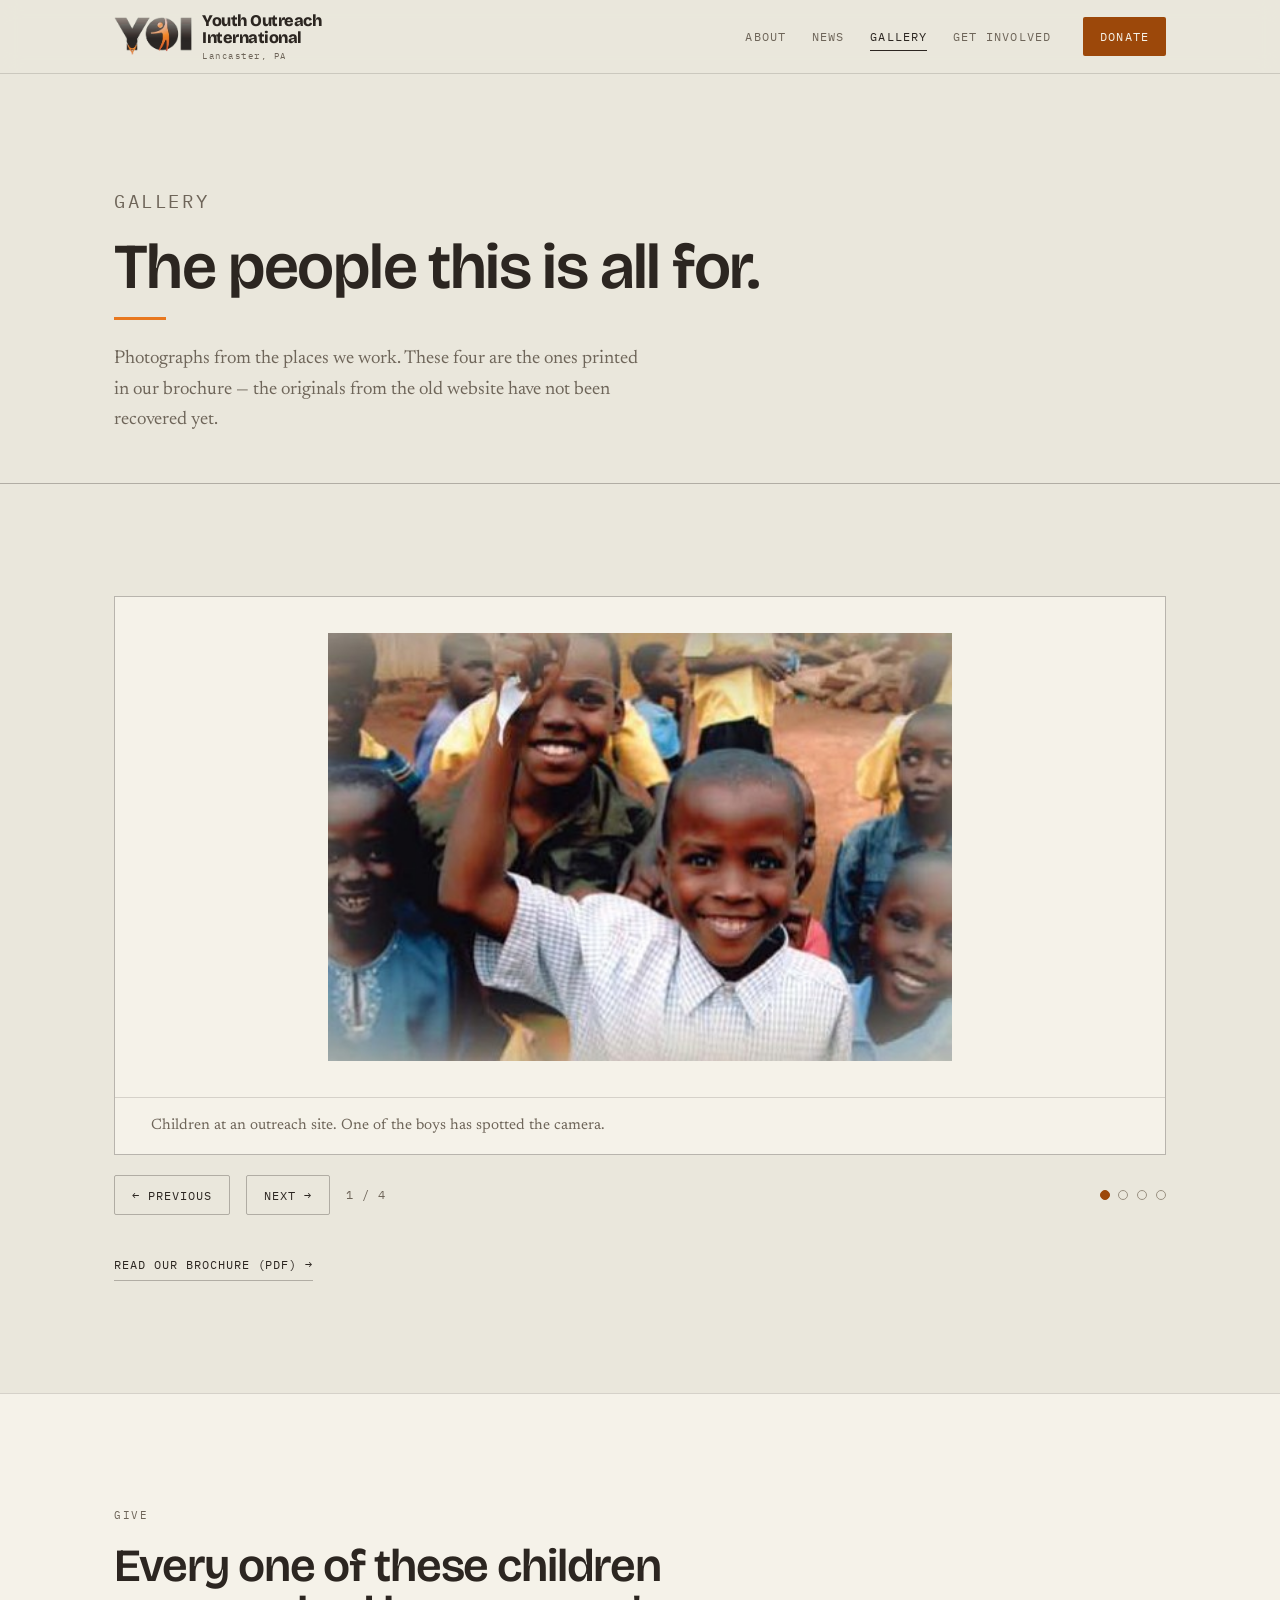
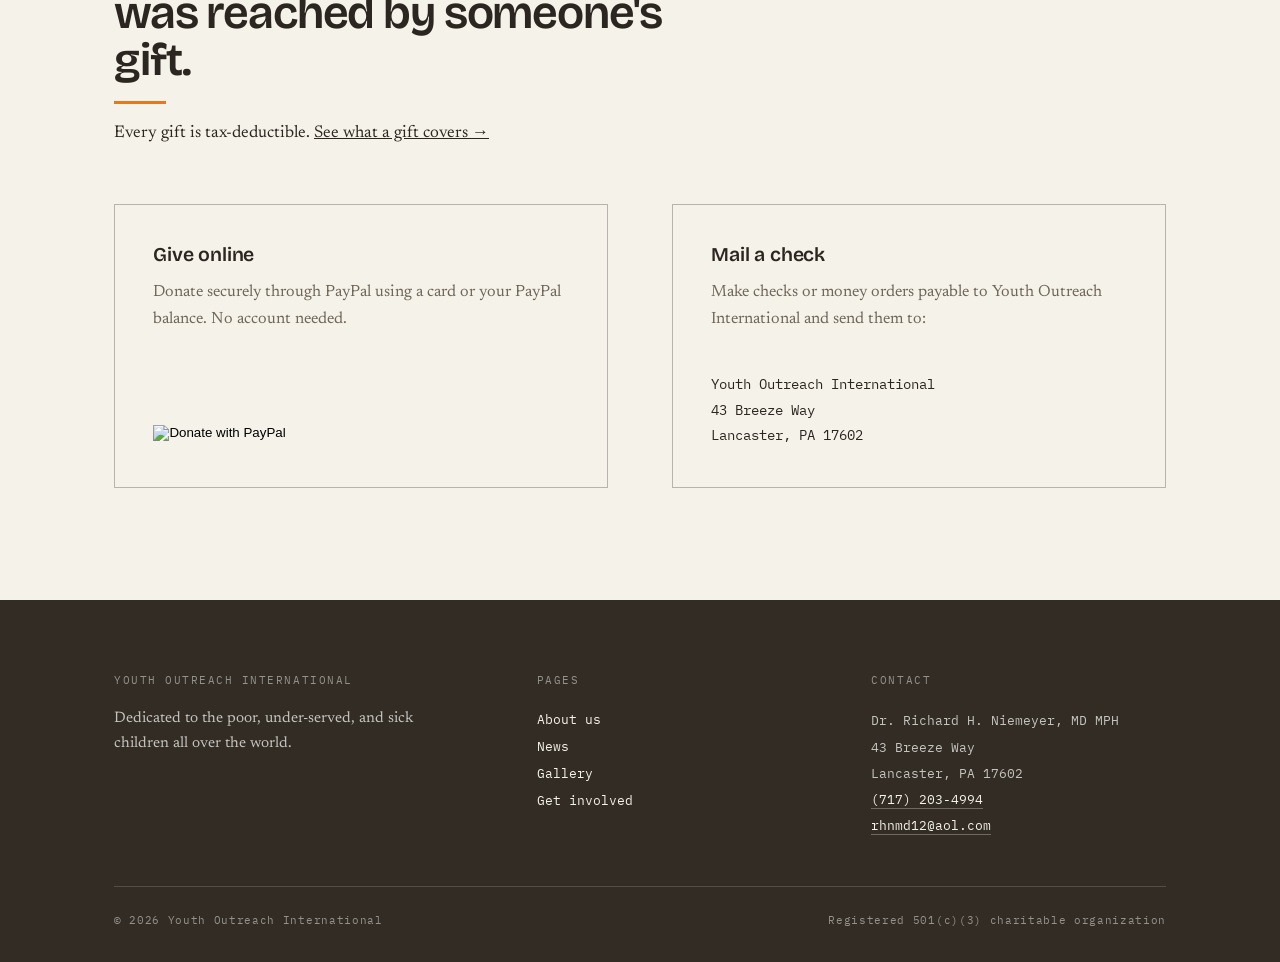
==== gallery.html @ cff1d957 "Image carousel" ====
<!DOCTYPE html>
<html lang="en">
<head>
<meta charset="utf-8" />
<meta name="viewport" content="width=device-width, initial-scale=1" />
<title>Gallery — Youth Outreach International</title>
<meta name="description" content="Photographs from the field: children at an outreach site, a clinic visit, and a delivery of medical supplies." />
<meta property="og:title" content="Gallery — Youth Outreach International" />
<meta property="og:description" content="Photographs from the places Youth Outreach International works." />
<meta property="og:type" content="website" />

<link rel="icon" href="assets/favicon.png" type="image/png">
<link rel="apple-touch-icon" href="assets/apple-touch-icon.png">

<link rel="preconnect" href="https://fonts.googleapis.com">
<link rel="preconnect" href="https://fonts.gstatic.com" crossorigin>
<link href="https://fonts.googleapis.com/css2?family=Bricolage+Grotesque:opsz,wght@12..96,400;12..96,600;12..96,800&family=Newsreader:ital,opsz,wght@0,6..72,300;0,6..72,400;0,6..72,600;1,6..72,400&family=IBM+Plex+Mono:wght@400;500&display=swap" rel="stylesheet">
<script>document.documentElement.className+=" js";</script>
<link href="site.css?v=5" rel="stylesheet">
</head>
<body>

<header class="masthead">
  <div class="wrap">
    <a class="mark" href="index.html">
      <img src="assets/yoi-mark.png" alt="" width="402" height="196">
      <span class="mark-name">Youth Outreach International<span>Lancaster, PA</span></span>
    </a>
    <nav>
      <a href="index.html">About</a>
      <a href="news.html">News</a>
      <a href="gallery.html" aria-current="page">Gallery</a>
      <a href="get-involved.html">Get involved</a>
    </nav>
    <a href="#give" class="give-link">Donate</a>
  </div>
</header>

<main>

  <div class="pagehead">
    <div class="wrap">
      <p class="eyebrow">Gallery</p>
      <h1>The people this is all for.</h1>
      <p>Photographs from the places we work. These four are the ones printed in our brochure — the originals from the old website have not been recovered yet.</p>
    </div>
  </div>

  <section>
    <div class="wrap">

      <div class="carousel rise" data-carousel
           role="region" aria-roledescription="carousel"
           aria-label="Photographs from the field">
        <!-- The track is a plain scroll-snapping strip, so it stays swipeable
             and keyboard-scrollable even if site.js never loads. The buttons
             below are revealed only once JS is confirmed present. -->
        <ul class="carousel-track" tabindex="0">
          <li class="carousel-slide">
            <figure>
              <img src="Photos/children-waving.jpg" width="457" height="313"
                   alt="A group of children outdoors, one of them waving at the camera.">
              <figcaption>Children at an outreach site. One of the boys has spotted the camera.</figcaption>
            </figure>
          </li>
          <li class="carousel-slide">
            <figure>
              <img src="Photos/clinic-visit.jpg" width="470" height="296" loading="lazy"
                   alt="A doctor kneeling to examine a small child lying on a mat while nurses in pink uniforms assist.">
              <figcaption>A doctor examining a severely malnourished child, with nursing staff assisting.</figcaption>
            </figure>
          </li>
          <li class="carousel-slide">
            <figure>
              <img src="Photos/children-listening.png" width="320" height="320" loading="lazy"
                   alt="A young child with her hands over her ears, standing in a crowd of other children.">
              <figcaption>Printed as a circle in the brochure, and kept that way here — a rectangular crop would lose the children at the edges.</figcaption>
            </figure>
          </li>
          <li class="carousel-slide">
            <figure>
              <img src="Photos/supplies-delivered.jpg" width="443" height="156" loading="lazy"
                   alt="Clinic staff and a doctor gathered around a large carton of supplies being handed over.">
              <figcaption>A carton of medicines and supplies handed over to clinic staff.</figcaption>
            </figure>
          </li>
        </ul>

        <div class="carousel-nav">
          <button type="button" class="carousel-btn" data-carousel-prev>← Previous</button>
          <button type="button" class="carousel-btn" data-carousel-next>Next →</button>
          <p class="carousel-count" aria-live="polite"></p>
          <div class="carousel-dots"></div>
        </div>
      </div>

      <a class="brochure rise" href="YOIBrochure.pdf" target="_blank" rel="noopener">Read our brochure (PDF) →</a>
    </div>
  </section>

  <section class="give-section" id="give">
    <div class="wrap">
      <div class="section-head rise">
        <p class="eyebrow">Give</p>
        <h2>Every one of these children was reached by someone's gift.</h2>
        <p>Every gift is tax-deductible. <a href="get-involved.html">See what a gift covers →</a></p>
      </div>

      <div class="give-grid rise">
        <div class="give-card">
          <h3>Give online</h3>
          <p>Donate securely through PayPal using a card or your PayPal balance. No account needed.</p>
          <form action="https://www.paypal.com/cgi-bin/webscr" method="post" target="_top">
            <input type="hidden" name="cmd" value="_s-xclick">
            <input type="hidden" name="hosted_button_id" value="3YQ8JTTSHS934">
            <input type="image" src="https://www.paypalobjects.com/en_US/i/btn/btn_donate_LG.gif" border="0" name="submit" alt="Donate with PayPal">
            <img alt="" border="0" src="https://www.paypalobjects.com/en_US/i/scr/pixel.gif" width="1" height="1">
          </form>
        </div>

        <div class="give-card">
          <h3>Mail a check</h3>
          <p>Make checks or money orders payable to Youth Outreach International and send them to:</p>
          <address class="addr">
            Youth Outreach International<br>
            43 Breeze Way<br>
            Lancaster, PA 17602
          </address>
        </div>
      </div>
    </div>
  </section>

</main>

<footer>
  <div class="wrap">
    <div class="foot-grid">
      <div>
        <h4>Youth Outreach International</h4>
        <p style="max-width:34ch;font-size:.95rem">Dedicated to the poor, under-served, and sick children all over the world.</p>
      </div>
      <div>
        <h4>Pages</h4>
        <ul class="foot-links">
          <li><a href="index.html">About us</a></li>
          <li><a href="news.html">News</a></li>
          <li><a href="gallery.html">Gallery</a></li>
          <li><a href="get-involved.html">Get involved</a></li>
        </ul>
      </div>
      <div>
        <h4>Contact</h4>
        <address class="foot-addr">
          Dr. Richard H. Niemeyer, MD MPH<br>
          43 Breeze Way<br>
          Lancaster, PA 17602<br>
          <a href="tel:+17172034994">(717) 203-4994</a><br>
          <a href="mailto:rhnmd12@aol.com">rhnmd12@aol.com</a>
        </address>
      </div>
    </div>
    <div class="colophon">
      <span>© <span id="yr">2026</span> Youth Outreach International</span>
      <span>Registered 501(c)(3) charitable organization</span>
    </div>
  </div>
</footer>

<script src="site.js?v=5"></script>
</body>
</html>
---- site.css ----
/* ==========================================================================
   Youth Outreach International — shared stylesheet
   Type:  Bricolage Grotesque (display) · Newsreader (body) · IBM Plex Mono (labels)
   ========================================================================== */

/* Palette sampled straight off the printed brochure and the YOI logo:
   warm parchment, taupe wordmark grey, espresso text, one orange accent.
   --flame is the logo orange as printed. It is too light to read as small
   text on parchment, so anything typographic uses --flame-deep instead. */
:root{
  --ink:#2C2621;
  --ink-2:#6E6559;
  --paper:#EAE7DC;
  --paper-2:#F5F2E9;
  --taupe:#9A9182;
  --espresso:#332C25;
  --flame:#E8781F;
  --flame-deep:#9C480A;
  --clay:#7C4A22;
  --line:rgba(44,38,33,.16);
  --line-strong:rgba(44,38,33,.30);

  --display:"Bricolage Grotesque",system-ui,sans-serif;
  --body:"Newsreader",Georgia,serif;
  --mono:"IBM Plex Mono",ui-monospace,monospace;

  --gut:clamp(20px,5vw,72px);
  --max:1180px;
}

*{box-sizing:border-box}
html{-webkit-text-size-adjust:100%;scroll-behavior:smooth}
body{
  margin:0;
  background:var(--paper);
  color:var(--ink);
  font-family:var(--body);
  font-size:clamp(17px,1.05vw,19px);
  line-height:1.62;
  -webkit-font-smoothing:antialiased;
}
img{max-width:100%;height:auto;display:block}
a{color:inherit}
:focus-visible{outline:2px solid var(--flame-deep);outline-offset:3px}

.wrap{max-width:var(--max);margin:0 auto;padding-inline:var(--gut)}
.narrow{max-width:820px}

.eyebrow{
  font-family:var(--mono);
  font-size:.7rem;
  letter-spacing:.14em;
  text-transform:uppercase;
  color:var(--ink-2);
  margin:0 0 1.1rem;
}
h1,h2,h3{font-family:var(--display);font-weight:600;line-height:1.02;letter-spacing:-.025em;margin:0}
h2{font-size:clamp(1.9rem,3.6vw,3rem);margin-bottom:1rem}
h3{font-size:1.22rem;letter-spacing:-.01em;line-height:1.2}
p{margin:0 0 1.1em}
p:last-child{margin-bottom:0}

/* ---------- masthead ---------- */
.masthead{
  position:sticky;top:0;z-index:50;
  background:rgba(234,231,220,.88);
  backdrop-filter:blur(10px);
  border-bottom:1px solid var(--line);
}
.masthead .wrap{
  display:flex;align-items:center;gap:clamp(1rem,3vw,2rem);
  min-height:72px;flex-wrap:wrap;padding-block:.75rem;
}
.mark{display:flex;align-items:center;gap:.65rem;text-decoration:none}
/* The mark art is keyed off the brochure's cream ground, so it only sits
   correctly on a light surface — never place it on --espresso. */
.mark img{height:38px;width:auto;flex:0 0 auto}
.mark-name{
  font-family:var(--display);font-weight:800;font-size:1.02rem;
  letter-spacing:-.03em;line-height:1.05;max-width:9.5em;
}
.mark-name span{
  display:block;font-family:var(--mono);font-weight:400;font-size:.58rem;
  letter-spacing:.16em;color:var(--ink-2);margin-top:.3rem;
}
.masthead nav{margin-left:auto;display:flex;align-items:center;gap:clamp(.85rem,2vw,1.9rem)}
.masthead nav a{
  font-family:var(--mono);font-size:.74rem;letter-spacing:.1em;text-transform:uppercase;
  text-decoration:none;color:var(--ink-2);padding:.45rem 0;position:relative;white-space:nowrap;
}
.masthead nav a:hover,.masthead nav a:focus-visible{color:var(--ink)}
.masthead nav a[aria-current=page]{color:var(--ink)}
.masthead nav a::after{
  content:"";position:absolute;left:0;right:100%;bottom:.15rem;height:1px;
  background:var(--ink);transition:right .25s ease;
}
.masthead nav a:hover::after,.masthead nav a[aria-current=page]::after{right:0}

.give-link{
  font-family:var(--mono);font-size:.74rem;letter-spacing:.1em;text-transform:uppercase;
  text-decoration:none;color:var(--paper-2);background:var(--flame-deep);
  padding:.6rem 1.05rem;border-radius:2px;white-space:nowrap;
  display:inline-flex;align-items:center;transition:background .2s;
}
.give-link:hover{background:var(--espresso)}

@media(max-width:760px){
  .masthead .wrap{gap:.6rem 1rem;min-height:0;padding-block:.6rem}
  .mark{flex:1 1 auto;gap:.55rem}
  .mark img{height:32px}
  .mark-name{font-size:.92rem}
  .give-link{order:2;padding:.65rem 1rem;min-height:44px}
  .masthead nav{
    order:3;flex-basis:100%;margin-left:0;
    justify-content:space-between;gap:.4rem;
    border-top:1px solid var(--line);padding-top:.5rem;
  }
  .masthead nav a{font-size:.66rem;letter-spacing:.07em;padding:.35rem 0}
}
@media(max-width:360px){
  .masthead nav a{font-size:.6rem;letter-spacing:.04em}
}

/* ---------- buttons ---------- */
.btn{
  font-family:var(--mono);font-size:.78rem;letter-spacing:.08em;text-transform:uppercase;
  text-decoration:none;padding:.95rem 1.5rem;border-radius:2px;display:inline-block;
  border:1px solid var(--ink);transition:background .2s,color .2s,border-color .2s;
}
.btn-solid{background:var(--ink);color:var(--paper-2)}
.btn-solid:hover{background:var(--flame-deep);border-color:var(--flame-deep)}
.btn-ghost:hover{background:var(--ink);color:var(--paper-2)}

/* ---------- hero (home) ---------- */
.hero{padding:clamp(3.5rem,9vw,7rem) 0 clamp(2.5rem,6vw,4.5rem)}
.hero h1{font-size:clamp(2.5rem,7.2vw,5.4rem);max-width:15ch;text-wrap:balance}
.hero h1 em{font-style:normal;color:var(--flame-deep)}
.hero-lede{margin-top:1.8rem;max-width:52ch;font-size:1.12em;color:var(--ink-2)}
.hero-actions{display:flex;flex-wrap:wrap;gap:.75rem;margin-top:2.2rem}

.hero-grid{display:grid;grid-template-columns:1.35fr .65fr;gap:clamp(2rem,5vw,4rem);align-items:center}
.hero-grid .hero-aside{display:flex;flex-direction:column;gap:1.6rem;align-items:flex-start}
.hero-lockup{width:min(100%,270px)}
.hero-where{
  font-family:var(--mono);font-size:.72rem;letter-spacing:.11em;text-transform:uppercase;
  line-height:2;color:var(--ink-2);margin:0;
}
.hero-where strong{display:block;color:var(--ink);font-weight:500;letter-spacing:.09em}
@media(max-width:900px){
  .hero-grid{grid-template-columns:1fr}
  .hero-grid .hero-aside{
    flex-direction:row;flex-wrap:wrap;align-items:center;gap:1.5rem 2rem;
    border-top:1px solid var(--line);padding-top:1.75rem;
  }
  .hero-lockup{width:min(45%,180px)}
}

/* ---------- page header (interior pages) ---------- */
.pagehead{padding:clamp(3rem,7vw,5.5rem) 0 clamp(2rem,4vw,3rem);border-bottom:1px solid var(--line-strong)}
.pagehead h1{font-size:clamp(2.2rem,5.5vw,4rem);max-width:18ch;text-wrap:balance}
.pagehead p{margin-top:1.5rem;max-width:54ch;font-size:1.1em;color:var(--ink-2)}

/* ---------- manifest (home signature) ---------- */
/* ---------- manifest marquee (home signature) ---------- */
.manifest{
  border-top:1px solid var(--line-strong);border-bottom:1px solid var(--line-strong);
  padding:clamp(1.6rem,3vw,2.4rem) 0;margin-top:clamp(3rem,7vw,5rem);
}
.manifest-head{display:flex;justify-content:space-between;align-items:baseline;gap:1rem;flex-wrap:wrap;margin-bottom:1.4rem}
.manifest-head .eyebrow{margin:0}

.marquee{
  --marquee-duration:58s;
  display:flex;
  overflow:hidden;
  -webkit-mask-image:linear-gradient(90deg,transparent 0,#000 5%,#000 95%,transparent 100%);
          mask-image:linear-gradient(90deg,transparent 0,#000 5%,#000 95%,transparent 100%);
}
.marquee-track{
  display:flex;flex:0 0 auto;align-items:baseline;
  list-style:none;margin:0;padding:0;
  font-family:var(--display);font-weight:400;
  font-size:clamp(1.4rem,3.2vw,2.6rem);line-height:1.25;letter-spacing:-.02em;
  white-space:nowrap;
  animation:marquee var(--marquee-duration) linear infinite;
}
.marquee-track li{display:flex;align-items:baseline;flex:0 0 auto}
.marquee-track li::after{
  content:"◆";
  color:var(--taupe);
  font-family:var(--mono);font-size:.42em;
  padding:0 .85em;
  transform:translateY(-.35em);
}
.marquee-track .new{color:var(--flame-deep)}
.marquee-track .new sup{
  font-family:var(--mono);font-size:.3em;letter-spacing:.12em;
  text-transform:uppercase;vertical-align:super;margin-left:.5em;
}
@keyframes marquee{
  from{transform:translateX(0)}
  to{transform:translateX(-100%)}
}
/* let people stop it to read */
.marquee:hover .marquee-track,
.marquee:focus-within .marquee-track{animation-play-state:paused}

@media(max-width:820px){.marquee{--marquee-duration:42s}}
@media(max-width:520px){
  .marquee{--marquee-duration:32s}
  .marquee-track li::after{padding:0 .6em}
}

/* if motion is unwelcome, make it a normal swipeable strip instead */
@media(prefers-reduced-motion:reduce){
  .marquee{overflow-x:auto;-webkit-overflow-scrolling:touch}
  .marquee-track{animation:none}
  .marquee-track[aria-hidden="true"]{display:none}
  .marquee-track li:last-child::after{content:none}
}

/* ---------- sections ---------- */
section{padding:clamp(4rem,9vw,7rem) 0}
.section-head{max-width:60ch;margin-bottom:clamp(2.5rem,5vw,3.5rem)}

/* The brochure sets every headline over a short orange rule. */
.hero h1::after,
.pagehead h1::after,
.section-head h2::after{
  content:"";display:block;width:3.25rem;height:3px;
  background:var(--flame);margin-top:1.15rem;
}

/* Brochure sign-off line. */
.pledge{
  font-family:var(--display);font-weight:600;
  font-size:clamp(1.2rem,2.4vw,1.7rem);line-height:1.3;letter-spacing:-.025em;
  max-width:34ch;margin:0;text-wrap:balance;
}
.pledge em{font-style:italic;color:var(--flame-deep)}

/* ---------- three-up grid (goals / ways to help) ---------- */
.trio{display:grid;grid-template-columns:repeat(3,1fr);gap:1px;background:var(--line-strong);border:1px solid var(--line-strong)}
.trio > div{background:var(--paper);padding:clamp(1.6rem,3vw,2.4rem)}
.trio .tag{font-family:var(--mono);font-size:.68rem;letter-spacing:.14em;text-transform:uppercase;display:inline-block;margin-bottom:1.6rem}
.trio > div:nth-child(1) .tag{color:var(--flame-deep)}
.trio > div:nth-child(2) .tag{color:var(--clay)}
.trio > div:nth-child(3) .tag{color:var(--ink-2)}
.trio > div:nth-child(4) .tag{color:var(--ink-2)}
.trio h3{margin-bottom:.7rem}
.trio p{font-size:.96em;color:var(--ink-2)}
@media(max-width:820px){.trio{grid-template-columns:1fr}}

/* four-up variant */
.quad{grid-template-columns:repeat(2,1fr)}
@media(max-width:820px){.quad{grid-template-columns:1fr}}

/* ---------- label/value list ---------- */
.also{border-top:1px solid var(--line);padding-top:clamp(3rem,6vw,4.5rem)}
.also-grid{display:grid;grid-template-columns:1fr 1.4fr;gap:clamp(2rem,5vw,4rem);align-items:start}
.deflist{list-style:none;margin:0;padding:0;border-top:1px solid var(--line)}
.deflist li{border-bottom:1px solid var(--line);padding:1.05rem 0;display:flex;gap:1.2rem;align-items:baseline}
.deflist .k{
  font-family:var(--mono);font-size:.68rem;letter-spacing:.12em;text-transform:uppercase;
  color:var(--ink-2);flex:0 0 5.5rem;
}
@media(max-width:820px){
  .also-grid{grid-template-columns:1fr}
  .deflist li{flex-direction:column;gap:.25rem}
}

/* ---------- feature band ---------- */
.feature{background:var(--espresso);color:var(--paper-2)}
.feature .eyebrow{color:rgba(245,247,242,.62)}
.feature h2,.feature h3{color:var(--paper-2)}
.feature p{color:rgba(245,247,242,.82)}
.feature-grid{display:grid;grid-template-columns:1.05fr .95fr;gap:clamp(2rem,5vw,4.5rem);align-items:center}
.videoslot{
  aspect-ratio:16/10;border:1px solid rgba(245,247,242,.28);
  display:flex;flex-direction:column;align-items:center;justify-content:center;
  text-align:center;padding:2rem;gap:.6rem;
}
.videoslot .eyebrow{margin:0}
.videoslot p{font-size:.92rem;max-width:34ch;margin:0}
@media(max-width:820px){.feature-grid{grid-template-columns:1fr}}

/* ---------- creed ---------- */
.creed{display:grid;grid-template-columns:1fr 1fr;gap:1px;background:var(--line-strong);border:1px solid var(--line-strong)}
.creed > div{background:var(--paper-2);padding:clamp(1.8rem,3.5vw,2.8rem)}
.creed h3{font-size:1.05rem;margin-bottom:1.1rem}
.creed p{font-size:1.02em;line-height:1.6}
@media(max-width:820px){.creed{grid-template-columns:1fr}}

/* ---------- news ---------- */
.dispatches{padding-top:clamp(3rem,6vw,5rem)}
.dispatch{
  display:grid;grid-template-columns:180px 1fr;gap:clamp(1.5rem,4vw,3.5rem);
  padding:clamp(2.5rem,5vw,4rem) 0;border-bottom:1px solid var(--line-strong);
}
.dispatch:first-of-type{padding-top:0}
.dispatch-meta{font-family:var(--mono);font-size:.72rem;letter-spacing:.12em;text-transform:uppercase;line-height:2}
.dispatch-meta .place{color:var(--flame-deep);display:block}
.dispatch-meta .date{color:var(--ink-2);display:block}
.dispatch h2{font-size:clamp(1.7rem,3.2vw,2.5rem);margin-bottom:1.2rem}
.dispatch-body{max-width:60ch}
@media(max-width:820px){
  .dispatch{grid-template-columns:1fr;gap:1rem}
  .dispatch-meta{line-height:1.6}
  .dispatch-meta .place,.dispatch-meta .date{display:inline}
  .dispatch-meta .date::before{content:" · ";color:var(--line-strong)}
}

/* ---------- stat strip ---------- */
.stats{
  display:grid;grid-template-columns:repeat(4,1fr);gap:1px;
  background:var(--line-strong);border:1px solid var(--line-strong);margin:2rem 0 0;
}
.stats > div{background:var(--paper);padding:1.3rem 1.2rem}
.stats dt{
  font-family:var(--mono);font-size:.64rem;letter-spacing:.12em;text-transform:uppercase;
  color:var(--ink-2);margin-bottom:.5rem;
}
.stats dd{
  margin:0;font-family:var(--display);font-weight:600;letter-spacing:-.03em;
  font-size:clamp(1.4rem,2.4vw,1.9rem);line-height:1.1;
}
@media(max-width:700px){.stats{grid-template-columns:repeat(2,1fr)}}

/* ---------- cost table ---------- */
.costs{border-top:1px solid var(--line-strong);margin-top:2rem}
.costs .row{
  display:grid;grid-template-columns:7rem 1fr;gap:clamp(1rem,3vw,2.5rem);
  align-items:baseline;padding:1.4rem 0;border-bottom:1px solid var(--line);
}
.costs .amt{
  font-family:var(--display);font-weight:600;font-size:clamp(1.8rem,3.2vw,2.4rem);
  letter-spacing:-.03em;color:var(--flame);line-height:1;
}
.costs .what{font-size:1.02em}
.costs .per{
  display:block;font-family:var(--mono);font-size:.68rem;letter-spacing:.1em;
  text-transform:uppercase;color:var(--ink-2);margin-top:.35rem;
}
@media(max-width:600px){.costs .row{grid-template-columns:1fr;gap:.4rem}}

/* ---------- give ---------- */
.give-section{background:var(--paper-2);border-top:1px solid var(--line)}
.give-grid{display:grid;grid-template-columns:1fr 1fr;gap:clamp(2rem,5vw,4rem)}
.give-card{border:1px solid var(--line-strong);padding:clamp(1.6rem,3vw,2.4rem);display:flex;flex-direction:column}
.give-card h3{margin-bottom:.8rem}
.give-card p{font-size:.96em;color:var(--ink-2)}
.give-card form{margin-top:auto;padding-top:1.4rem}
.give-card .addr{font-family:var(--mono);font-size:.86rem;line-height:1.85;margin-top:auto;padding-top:1.4rem;font-style:normal}
input[type=image]{cursor:pointer}
@media(max-width:820px){.give-grid{grid-template-columns:1fr}}

/* ---------- contact panel ---------- */
.contact{
  display:grid;grid-template-columns:1fr 1fr;gap:1px;
  background:var(--line-strong);border:1px solid var(--line-strong);
}
.contact > div{background:var(--paper-2);padding:clamp(1.8rem,3.5vw,2.6rem)}
.contact .lines{font-family:var(--mono);font-size:.9rem;line-height:2;font-style:normal}
.contact .lines a{text-decoration:none;border-bottom:1px solid var(--line-strong)}
.contact .lines a:hover{border-color:var(--ink)}
@media(max-width:820px){.contact{grid-template-columns:1fr}}

/* ---------- gallery carousel ---------- */
/* The track is a scroll-snapping strip first and a carousel second: with JS off
   it is still swipeable and keyboard-scrollable, and .carousel-nav simply never
   appears. site.js scrolls the same strip rather than moving the slides itself. */
.carousel-track{
  display:flex;
  overflow-x:auto;
  scroll-snap-type:x mandatory;
  scroll-behavior:smooth;
  list-style:none;margin:0;padding:0;
  border:1px solid var(--line-strong);
  background:var(--paper-2);
}
.js .carousel-track{scrollbar-width:none}
.js .carousel-track::-webkit-scrollbar{display:none}
.carousel-track:focus-visible{outline:2px solid var(--flame-deep);outline-offset:3px}

.carousel-slide{flex:0 0 100%;scroll-snap-align:center;min-width:0}
.carousel-slide figure{margin:0;display:flex;flex-direction:column;height:100%}
.carousel-slide img{
  width:100%;height:clamp(250px,45vw,500px);
  object-fit:contain;
  padding:clamp(1rem,3vw,2.25rem);
}
.carousel-slide figcaption{
  margin-top:auto;
  border-top:1px solid var(--line);
  padding:1.05rem clamp(1rem,3vw,2.25rem);
  font-size:.94rem;line-height:1.5;color:var(--ink-2);
}

.carousel-nav{display:none;align-items:center;gap:.6rem 1rem;flex-wrap:wrap;margin-top:1.25rem}
.js .carousel-nav{display:flex}
.carousel-btn{
  font-family:var(--mono);font-size:.72rem;letter-spacing:.09em;text-transform:uppercase;
  background:none;border:1px solid var(--line-strong);color:var(--ink);
  padding:.7rem 1.05rem;border-radius:2px;cursor:pointer;
  transition:background .2s,color .2s,border-color .2s;
}
.carousel-btn:hover{background:var(--ink);color:var(--paper-2);border-color:var(--ink)}
.carousel-count{
  font-family:var(--mono);font-size:.72rem;letter-spacing:.1em;color:var(--ink-2);margin:0;
}
.carousel-dots{display:flex;gap:.55rem;margin-left:auto}
.carousel-dot{
  width:10px;height:10px;padding:0;border-radius:50%;cursor:pointer;
  border:1px solid var(--taupe);background:none;transition:background .2s,border-color .2s;
}
.carousel-dot[aria-current=true]{background:var(--flame-deep);border-color:var(--flame-deep)}

@media(max-width:560px){
  .carousel-dots{margin-left:0;flex-basis:100%;order:3}
  .carousel-slide img{padding:.9rem}
  .carousel-slide figcaption{padding:.9rem}
}
@media(prefers-reduced-motion:reduce){
  .carousel-track{scroll-behavior:auto}
}

/* ---------- inline link ---------- */
.brochure{
  display:inline-flex;align-items:center;gap:.7rem;
  font-family:var(--mono);font-size:.76rem;letter-spacing:.08em;text-transform:uppercase;
  text-decoration:none;border-bottom:1px solid var(--line-strong);padding-bottom:.35rem;margin-top:2.5rem;
}
.brochure:hover{border-color:var(--ink)}

/* ---------- footer ---------- */
footer{background:var(--espresso);color:rgba(245,247,242,.75);padding:clamp(3rem,6vw,4.5rem) 0 2rem}
.foot-grid{display:grid;grid-template-columns:1.3fr 1fr 1fr;gap:2.5rem}
footer h4{
  font-family:var(--mono);font-size:.68rem;letter-spacing:.14em;text-transform:uppercase;
  color:rgba(245,247,242,.5);margin:0 0 1.1rem;font-weight:400;
}
footer a{color:var(--paper-2);text-decoration:none;border-bottom:1px solid rgba(245,247,242,.3)}
footer a:hover{border-color:var(--paper-2)}
.foot-links{list-style:none;margin:0;padding:0;font-family:var(--mono);font-size:.8rem;line-height:2.1}
.foot-links a{border:none}
.foot-links a:hover{text-decoration:underline}
.foot-addr{font-style:normal;font-family:var(--mono);font-size:.84rem;line-height:1.95}
.colophon{
  margin-top:3rem;padding-top:1.5rem;border-top:1px solid rgba(245,247,242,.16);
  font-family:var(--mono);font-size:.7rem;letter-spacing:.06em;
  display:flex;justify-content:space-between;gap:1rem;flex-wrap:wrap;color:rgba(245,247,242,.5);
}
@media(max-width:820px){.foot-grid{grid-template-columns:1fr;gap:2rem}}

/* ---------- small screens ---------- */
@media(max-width:560px){
  body{font-size:17px}
  section{padding:3.25rem 0}
  .hero{padding:2.5rem 0 2rem}
  .hero h1{font-size:2.15rem;max-width:none}
  .hero-lede{margin-top:1.25rem;font-size:1.05em}
  .hero-actions{gap:.6rem;margin-top:1.75rem}
  .hero-actions .btn{flex:1 1 100%;text-align:center;padding:1.05rem 1rem}

  .pagehead{padding:2.5rem 0 2rem}
  .pagehead h1{font-size:2rem;max-width:none}
  .pagehead p{margin-top:1.15rem;font-size:1.05em}

  .manifest{margin-top:2.5rem;padding:1.5rem 0}
  .manifest-head{margin-bottom:1rem}

  .section-head{margin-bottom:2rem}
  h2{font-size:1.75rem}

  .stats{margin-top:1.5rem}
  .stats > div{padding:1rem}

  .give-card,.contact > div,.creed > div,.trio > div{padding:1.4rem}

  .colophon{flex-direction:column;gap:.5rem;margin-top:2rem}
  .brochure{margin-top:1.75rem}
}

/* nothing should ever push the page sideways */
body{overflow-wrap:break-word}
.wrap{width:100%}
.marquee,.dispatch-body,.costs{min-width:0}

/* ---------- motion ---------- */
/* .rise only starts hidden when JS is confirmed present (see inline head script).
   Without JS the content simply renders, rather than staying invisible forever. */
.js .rise{opacity:0;transform:translateY(14px)}
.js .rise.in{opacity:1;transform:none;transition:opacity .7s cubic-bezier(.2,.7,.3,1),transform .7s cubic-bezier(.2,.7,.3,1)}
.hero h1,.hero-lede,.hero-actions,.pagehead h1,.pagehead p{animation:enter .9s cubic-bezier(.2,.7,.3,1) both}
.hero-lede,.pagehead p{animation-delay:.1s}
.hero-actions{animation-delay:.18s}
@keyframes enter{from{opacity:0;transform:translateY(18px)}to{opacity:1;transform:none}}

@media(prefers-reduced-motion:reduce){
  *,*::before,*::after{animation-duration:.01ms!important;animation-iteration-count:1!important;transition-duration:.01ms!important}
  html{scroll-behavior:auto}
  .js .rise{opacity:1;transform:none}
}
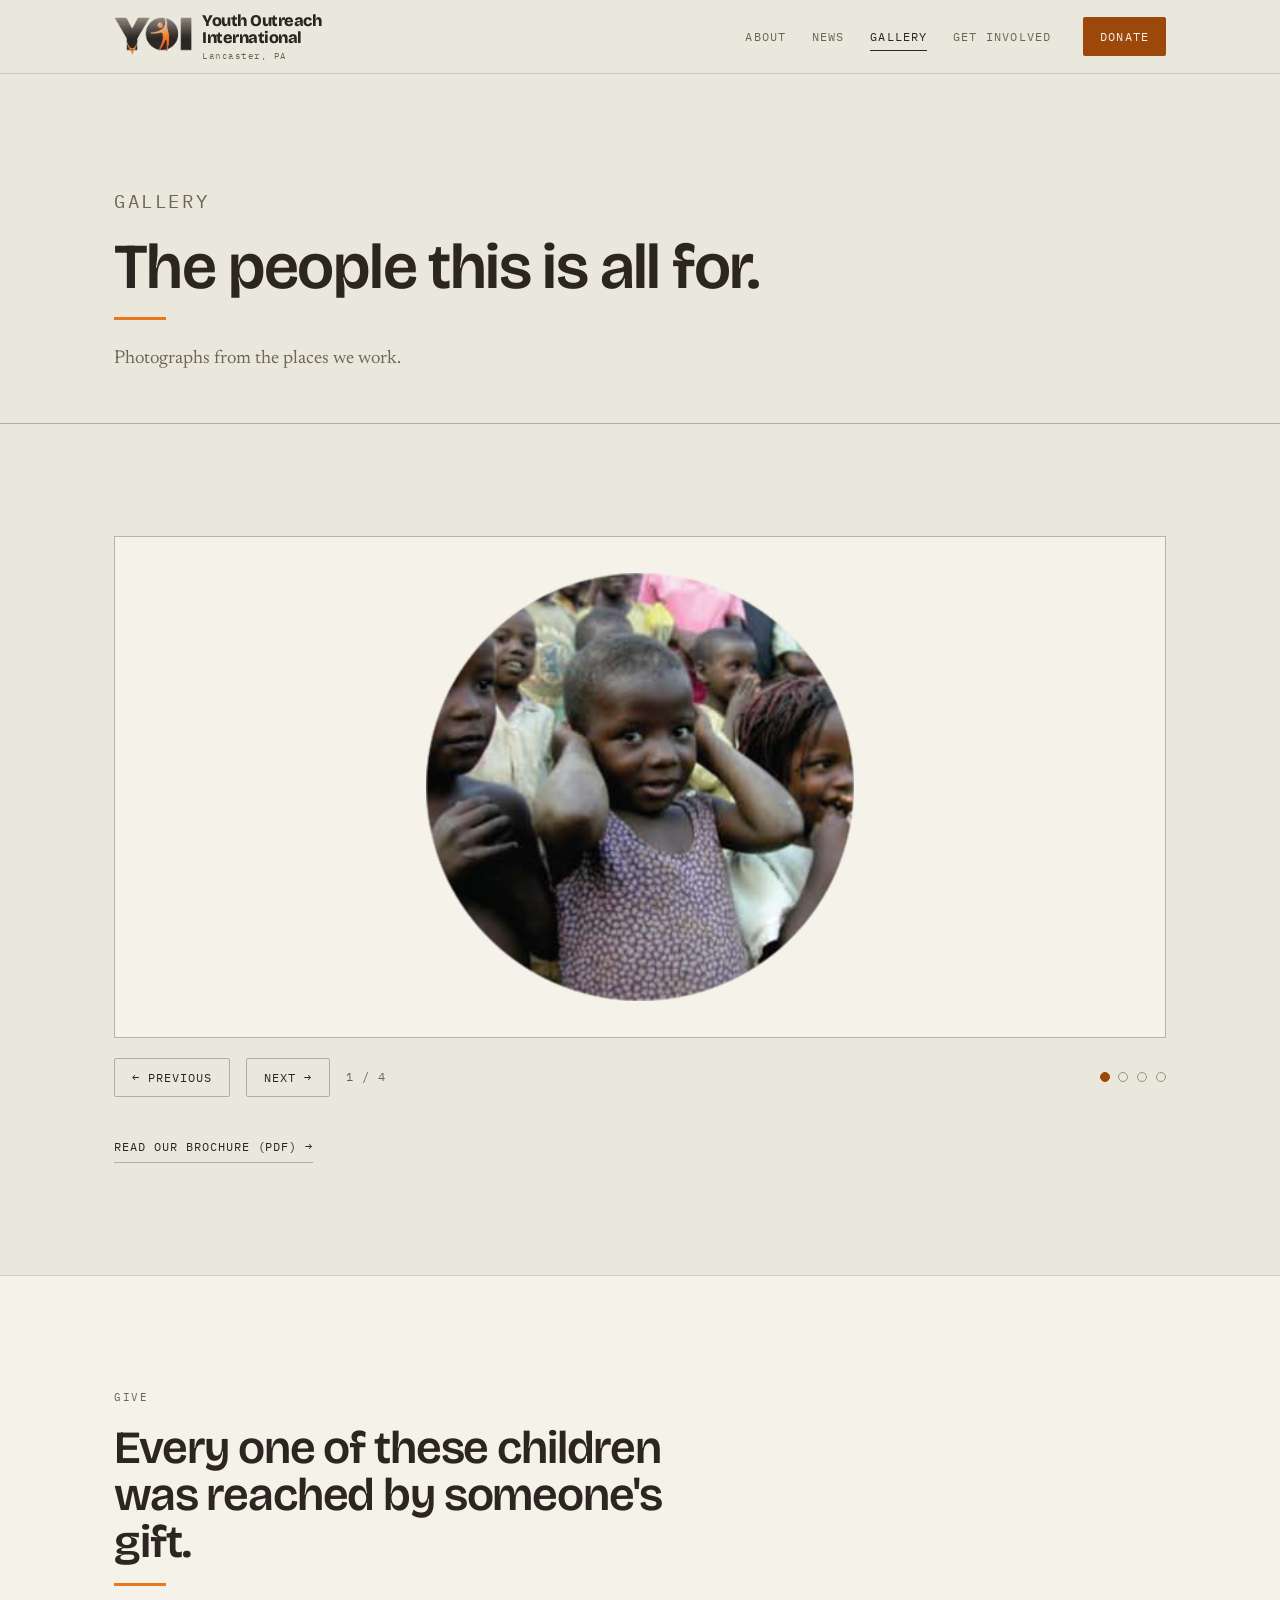
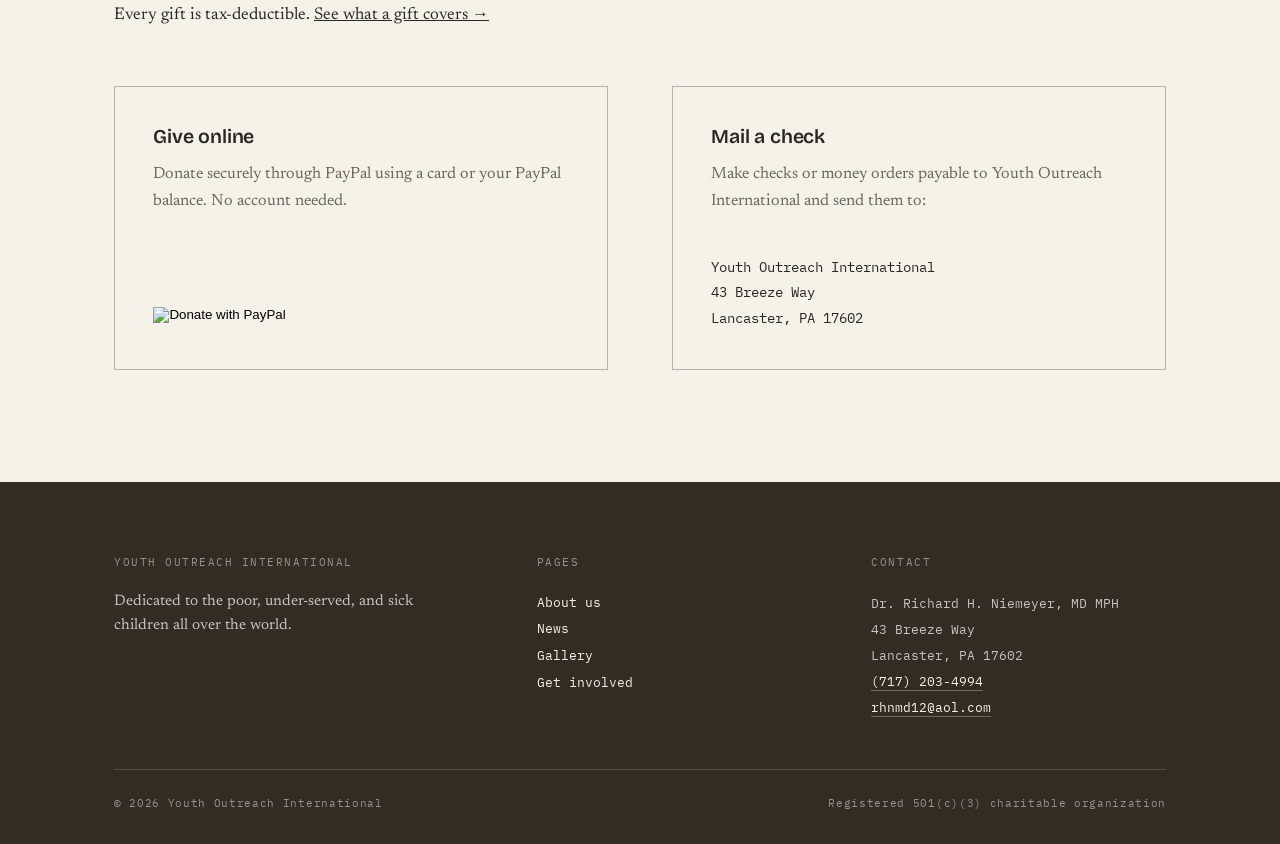
==== commit 01faa145: "Fix image carousel" ====
--- a/gallery.html
+++ b/gallery.html
@@ -16,7 +16,7 @@
 <link rel="preconnect" href="https://fonts.gstatic.com" crossorigin>
 <link href="https://fonts.googleapis.com/css2?family=Bricolage+Grotesque:opsz,wght@12..96,400;12..96,600;12..96,800&family=Newsreader:ital,opsz,wght@0,6..72,300;0,6..72,400;0,6..72,600;1,6..72,400&family=IBM+Plex+Mono:wght@400;500&display=swap" rel="stylesheet">
 <script>document.documentElement.className+=" js";</script>
-<link href="site.css?v=5" rel="stylesheet">
+<link href="site.css?v=6" rel="stylesheet">
 </head>
 <body>
 
@@ -42,49 +42,21 @@
     <div class="wrap">
       <p class="eyebrow">Gallery</p>
       <h1>The people this is all for.</h1>
-      <p>Photographs from the places we work. These four are the ones printed in our brochure — the originals from the old website have not been recovered yet.</p>
+      <p>Photographs from the places we work.</p>
     </div>
   </div>
 
   <section>
     <div class="wrap">
 
-      <div class="carousel rise" data-carousel
+      <!-- There is no list of photos here on purpose. site.js fills the track
+           from whatever is sitting in Photos/ — see the comment there for how
+           it finds out. To add a photo, put the file in Photos/ and reload;
+           to reorder them, rename them (they sort by filename). -->
+      <div class="carousel rise" data-carousel data-photos="Photos/"
            role="region" aria-roledescription="carousel"
            aria-label="Photographs from the field">
-        <!-- The track is a plain scroll-snapping strip, so it stays swipeable
-             and keyboard-scrollable even if site.js never loads. The buttons
-             below are revealed only once JS is confirmed present. -->
-        <ul class="carousel-track" tabindex="0">
-          <li class="carousel-slide">
-            <figure>
-              <img src="Photos/children-waving.jpg" width="457" height="313"
-                   alt="A group of children outdoors, one of them waving at the camera.">
-              <figcaption>Children at an outreach site. One of the boys has spotted the camera.</figcaption>
-            </figure>
-          </li>
-          <li class="carousel-slide">
-            <figure>
-              <img src="Photos/clinic-visit.jpg" width="470" height="296" loading="lazy"
-                   alt="A doctor kneeling to examine a small child lying on a mat while nurses in pink uniforms assist.">
-              <figcaption>A doctor examining a severely malnourished child, with nursing staff assisting.</figcaption>
-            </figure>
-          </li>
-          <li class="carousel-slide">
-            <figure>
-              <img src="Photos/children-listening.png" width="320" height="320" loading="lazy"
-                   alt="A young child with her hands over her ears, standing in a crowd of other children.">
-              <figcaption>Printed as a circle in the brochure, and kept that way here — a rectangular crop would lose the children at the edges.</figcaption>
-            </figure>
-          </li>
-          <li class="carousel-slide">
-            <figure>
-              <img src="Photos/supplies-delivered.jpg" width="443" height="156" loading="lazy"
-                   alt="Clinic staff and a doctor gathered around a large carton of supplies being handed over.">
-              <figcaption>A carton of medicines and supplies handed over to clinic staff.</figcaption>
-            </figure>
-          </li>
-        </ul>
+        <ul class="carousel-track" tabindex="0"></ul>
 
         <div class="carousel-nav">
           <button type="button" class="carousel-btn" data-carousel-prev>← Previous</button>
@@ -92,7 +64,15 @@
           <p class="carousel-count" aria-live="polite"></p>
           <div class="carousel-dots"></div>
         </div>
+
+        <p class="carousel-empty" data-carousel-empty hidden>
+          No photographs yet. Add image files to the <code>Photos</code> folder and reload.
+        </p>
       </div>
+
+      <noscript>
+        <p class="carousel-empty">The gallery reads the <code>Photos</code> folder when the page loads, so it needs JavaScript switched on. Everything else on this site works without it.</p>
+      </noscript>
 
       <a class="brochure rise" href="YOIBrochure.pdf" target="_blank" rel="noopener">Read our brochure (PDF) →</a>
     </div>
@@ -167,6 +147,6 @@
   </div>
 </footer>
 
-<script src="site.js?v=5"></script>
+<script src="site.js?v=6"></script>
 </body>
 </html>
--- a/site.css
+++ b/site.css
@@ -383,21 +383,24 @@
 .carousel-track:focus-visible{outline:2px solid var(--flame-deep);outline-offset:3px}
 
 .carousel-slide{flex:0 0 100%;scroll-snap-align:center;min-width:0}
-.carousel-slide figure{margin:0;display:flex;flex-direction:column;height:100%}
+/* Photos come from a folder, so they arrive at any size or shape. A fixed
+   stage height plus object-fit means the frame never moves between them. */
 .carousel-slide img{
   width:100%;height:clamp(250px,45vw,500px);
   object-fit:contain;
   padding:clamp(1rem,3vw,2.25rem);
 }
-.carousel-slide figcaption{
-  margin-top:auto;
-  border-top:1px solid var(--line);
-  padding:1.05rem clamp(1rem,3vw,2.25rem);
-  font-size:.94rem;line-height:1.5;color:var(--ink-2);
-}
+
+.carousel-empty{
+  border:1px solid var(--line-strong);background:var(--paper-2);
+  padding:clamp(1.4rem,3vw,2rem);margin:0;
+  font-size:.95rem;color:var(--ink-2);
+}
+.carousel-empty code{font-family:var(--mono);font-size:.88em}
 
 .carousel-nav{display:none;align-items:center;gap:.6rem 1rem;flex-wrap:wrap;margin-top:1.25rem}
 .js .carousel-nav{display:flex}
+.js .carousel-nav[hidden]{display:none}
 .carousel-btn{
   font-family:var(--mono);font-size:.72rem;letter-spacing:.09em;text-transform:uppercase;
   background:none;border:1px solid var(--line-strong);color:var(--ink);
@@ -418,7 +421,6 @@
 @media(max-width:560px){
   .carousel-dots{margin-left:0;flex-basis:100%;order:3}
   .carousel-slide img{padding:.9rem}
-  .carousel-slide figcaption{padding:.9rem}
 }
 @media(prefers-reduced-motion:reduce){
   .carousel-track{scroll-behavior:auto}
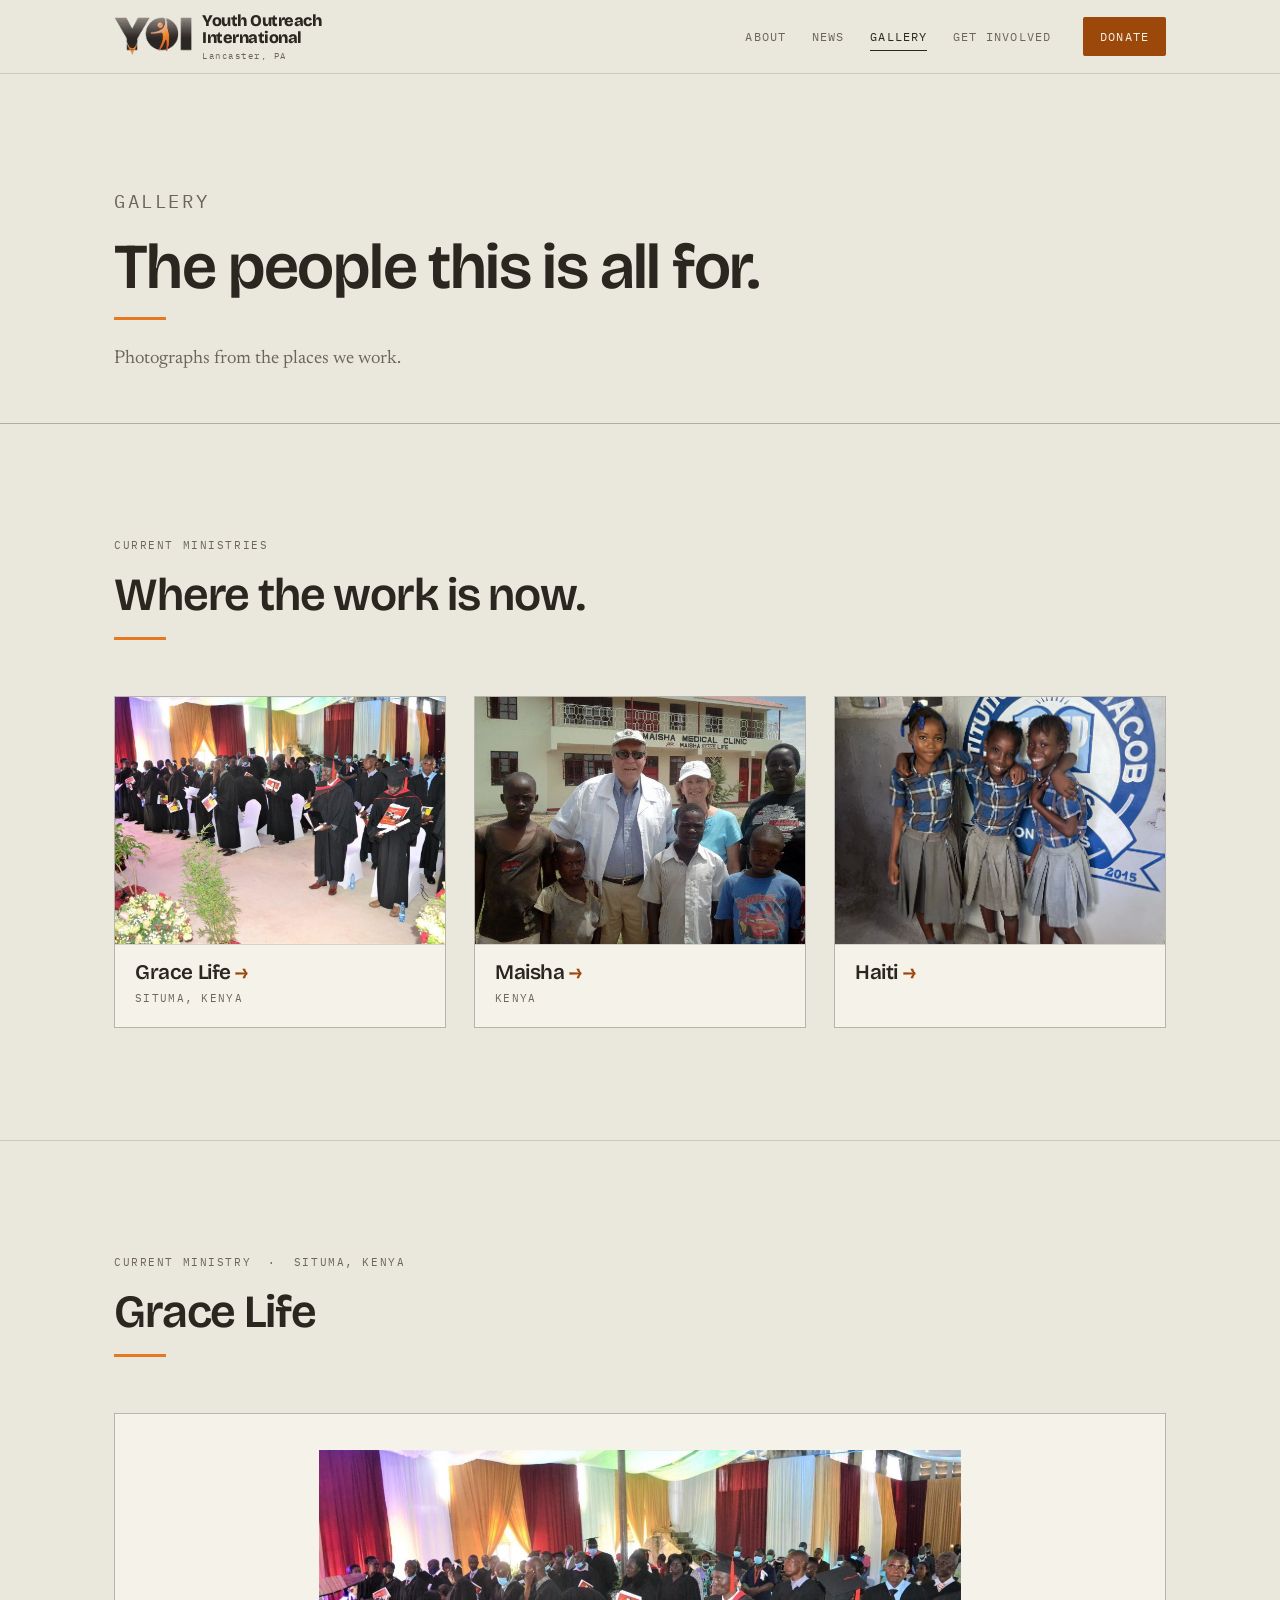
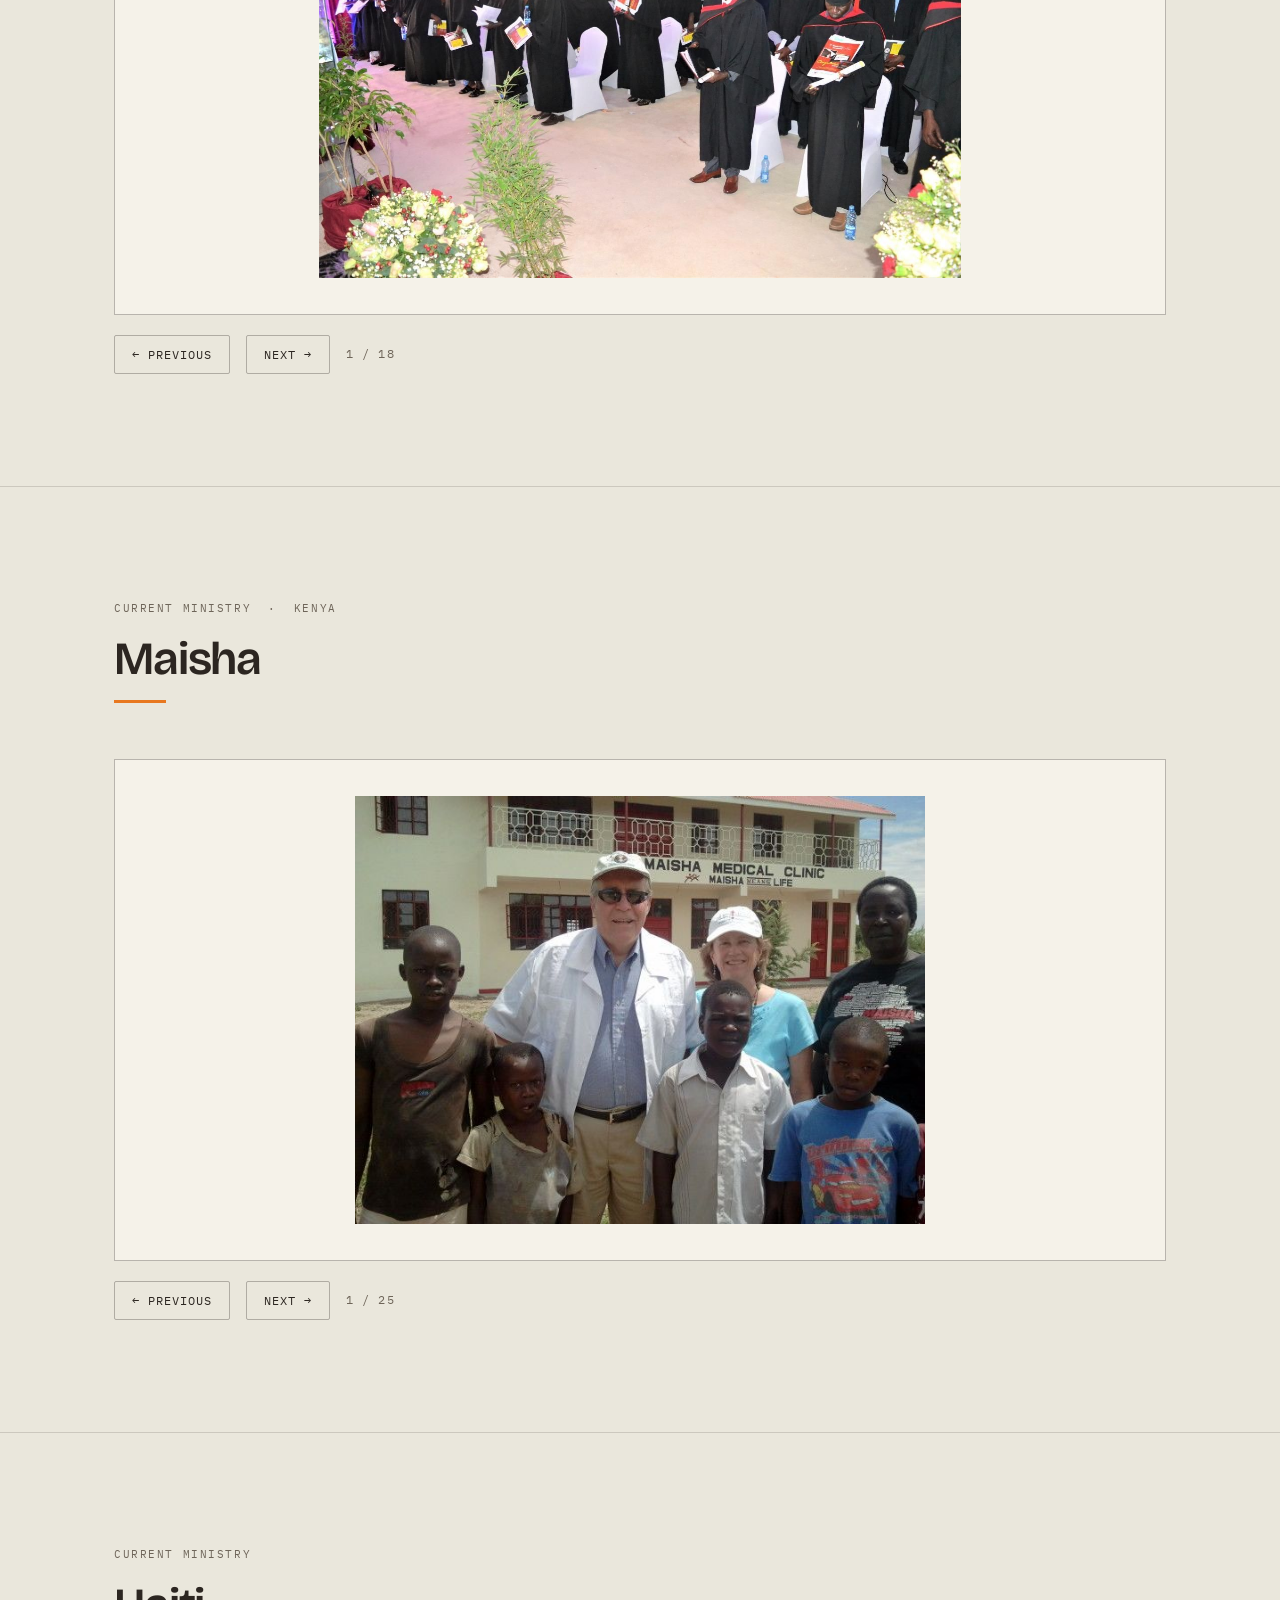
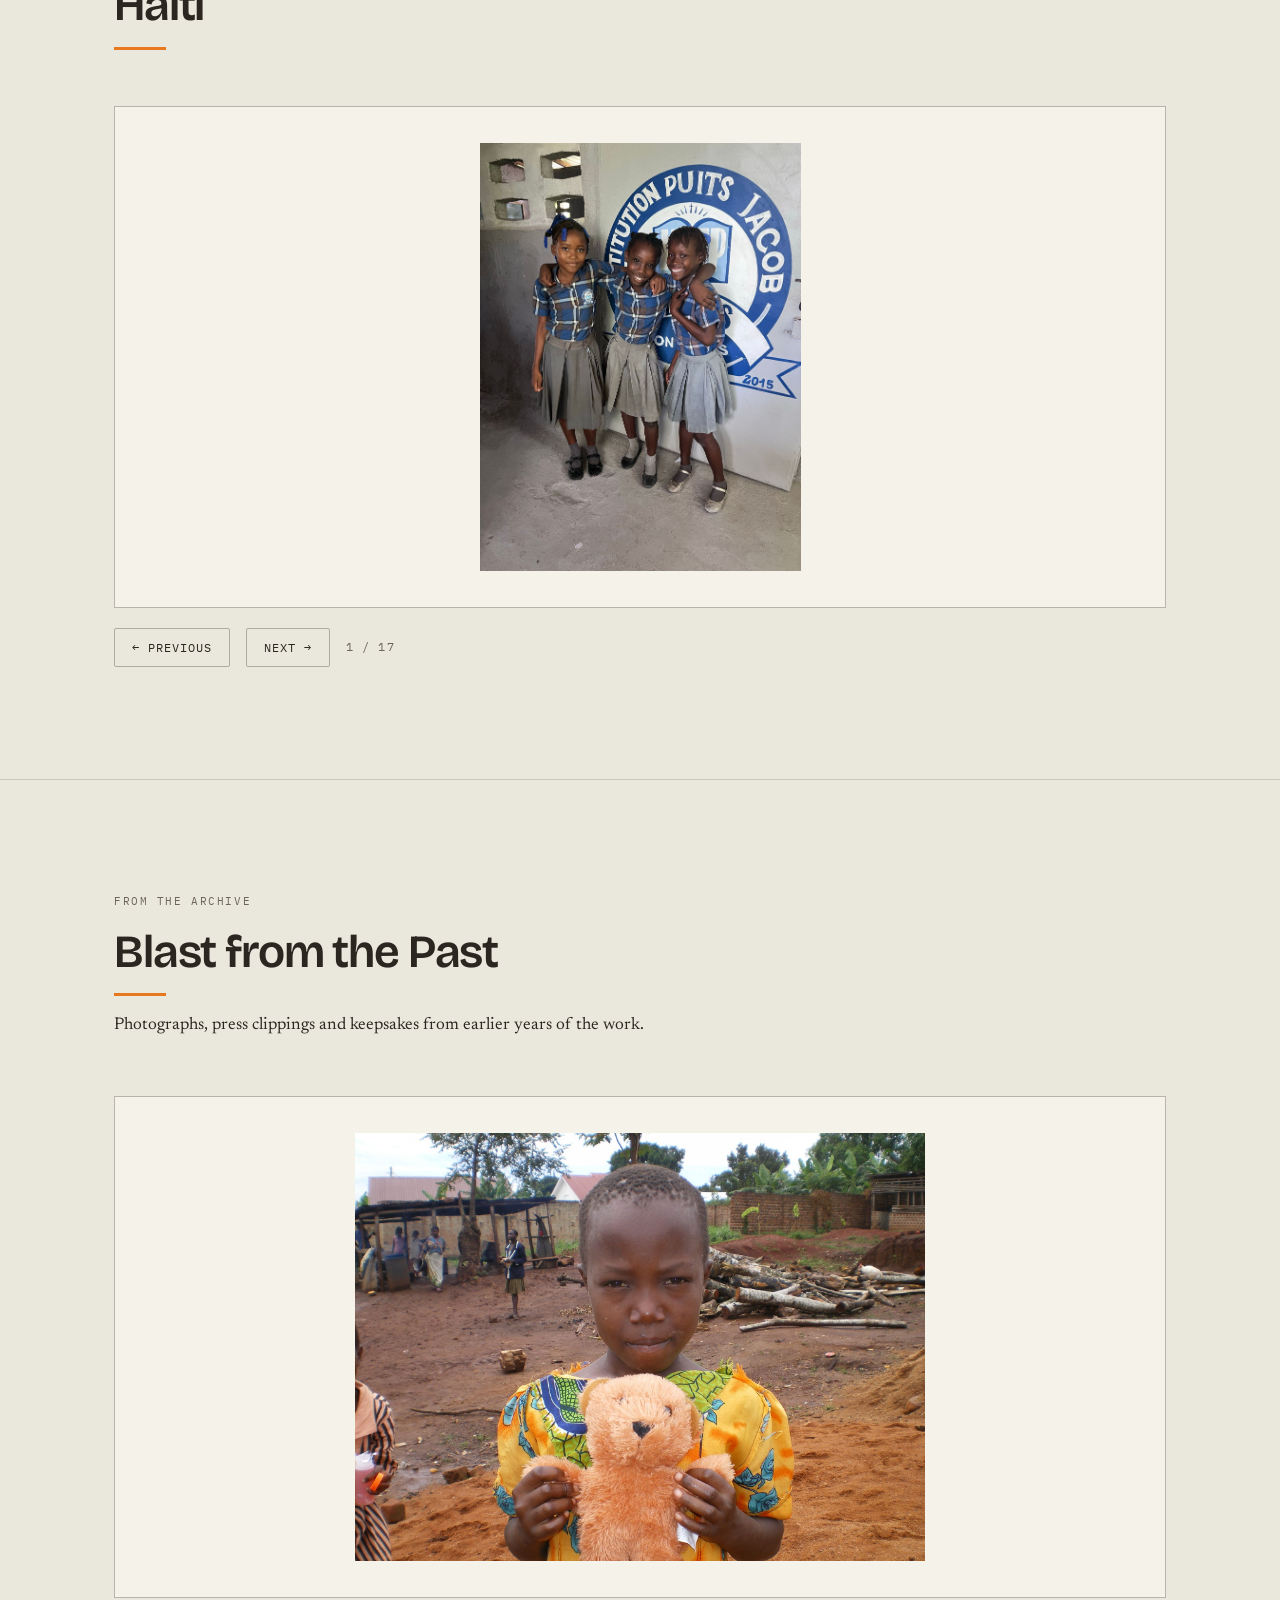
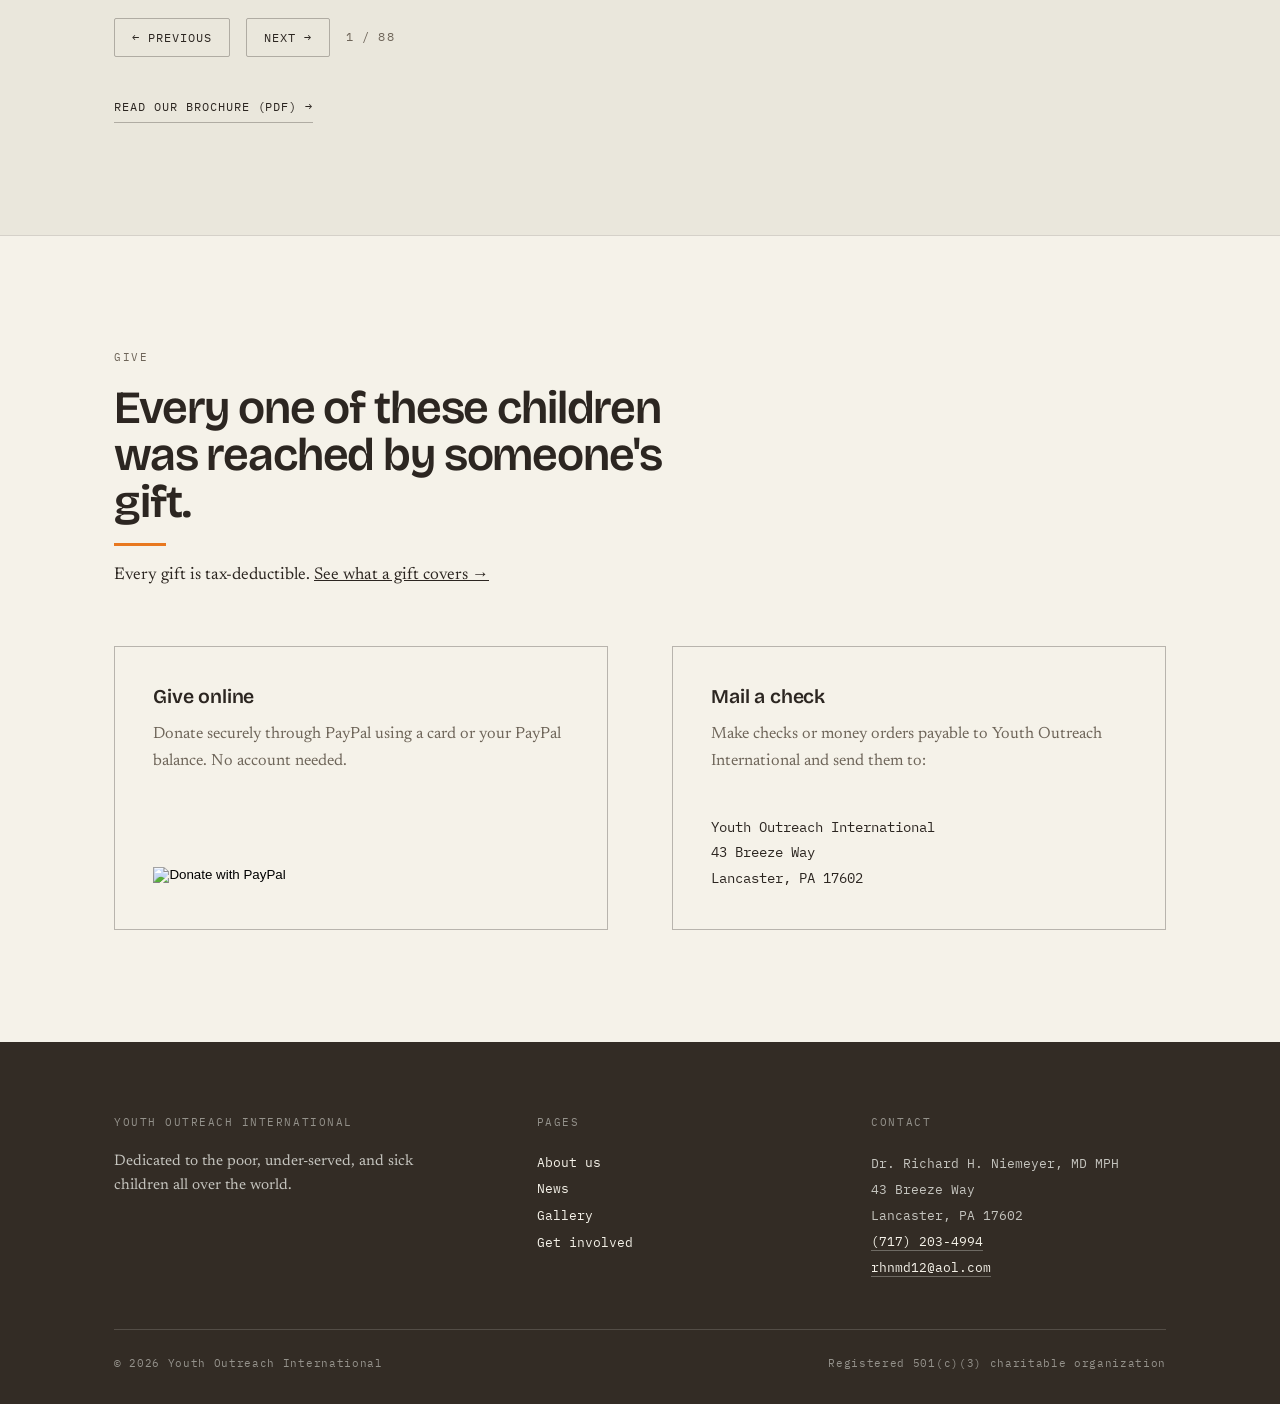
==== commit 8ac34c84: "add photos" ====
--- a/gallery.html
+++ b/gallery.html
@@ -4,7 +4,7 @@
 <meta charset="utf-8" />
 <meta name="viewport" content="width=device-width, initial-scale=1" />
 <title>Gallery — Youth Outreach International</title>
-<meta name="description" content="Photographs from the field: children at an outreach site, a clinic visit, and a delivery of medical supplies." />
+<meta name="description" content="Photographs from Grace Life in Situma, Kenya, from Maisha in Kenya and from Haiti — and from the archive, a blast from the past." />
 <meta property="og:title" content="Gallery — Youth Outreach International" />
 <meta property="og:description" content="Photographs from the places Youth Outreach International works." />
 <meta property="og:type" content="website" />
@@ -16,7 +16,7 @@
 <link rel="preconnect" href="https://fonts.gstatic.com" crossorigin>
 <link href="https://fonts.googleapis.com/css2?family=Bricolage+Grotesque:opsz,wght@12..96,400;12..96,600;12..96,800&family=Newsreader:ital,opsz,wght@0,6..72,300;0,6..72,400;0,6..72,600;1,6..72,400&family=IBM+Plex+Mono:wght@400;500&display=swap" rel="stylesheet">
 <script>document.documentElement.className+=" js";</script>
-<link href="site.css?v=6" rel="stylesheet">
+<link href="site.css?v=7" rel="stylesheet">
 </head>
 <body>
 
@@ -48,31 +48,127 @@
 
   <section>
     <div class="wrap">
-
-      <!-- There is no list of photos here on purpose. site.js fills the track
-           from whatever is sitting in Photos/ — see the comment there for how
-           it finds out. To add a photo, put the file in Photos/ and reload;
-           to reorder them, rename them (they sort by filename). -->
-      <div class="carousel rise" data-carousel data-photos="Photos/"
-           role="region" aria-roledescription="carousel"
-           aria-label="Photographs from the field">
-        <ul class="carousel-track" tabindex="0"></ul>
-
-        <div class="carousel-nav">
-          <button type="button" class="carousel-btn" data-carousel-prev>← Previous</button>
-          <button type="button" class="carousel-btn" data-carousel-next>Next →</button>
-          <p class="carousel-count" aria-live="polite"></p>
-          <div class="carousel-dots"></div>
-        </div>
-
-        <p class="carousel-empty" data-carousel-empty hidden>
-          No photographs yet. Add image files to the <code>Photos</code> folder and reload.
-        </p>
+      <div class="section-head rise">
+        <p class="eyebrow">Current ministries</p>
+        <h2>Where the work is now.</h2>
+      </div>
+
+      <!-- Each card's picture is the cover.jpg in that ministry's folder, so
+           swapping a cover is just replacing that one file. -->
+      <div class="ministries rise">
+        <a class="ministry-card" href="#grace-life">
+          <img src="Photos/Grace%20Life/cover.jpg" alt="" width="1280" height="853">
+          <span class="ministry-meta">
+            <span class="ministry-name">Grace Life</span>
+            <span class="ministry-place">Situma, Kenya</span>
+          </span>
+        </a>
+        <a class="ministry-card" href="#maisha">
+          <img src="Photos/Maisha/cover.jpg" alt="" width="640" height="480">
+          <span class="ministry-meta">
+            <span class="ministry-name">Maisha</span>
+            <span class="ministry-place">Kenya</span>
+          </span>
+        </a>
+        <a class="ministry-card" href="#haiti">
+          <img src="Photos/Haiti/cover.jpg" alt="" width="1350" height="1800">
+          <span class="ministry-meta">
+            <span class="ministry-name">Haiti</span>
+          </span>
+        </a>
       </div>
 
       <noscript>
-        <p class="carousel-empty">The gallery reads the <code>Photos</code> folder when the page loads, so it needs JavaScript switched on. Everything else on this site works without it.</p>
+        <p class="carousel-empty" style="margin-top:2.5rem">The photographs below are read from the <code>Photos</code> folders when the page loads, so they need JavaScript switched on. Everything else on this site works without it.</p>
       </noscript>
+    </div>
+  </section>
+
+  <!-- There are no lists of photos below, on purpose. Each carousel names a
+       folder in data-photos and site.js fills it from whatever is in there —
+       see the comment in site.js for how it finds out. To add a photo, put
+       the file in the folder and reload; to reorder, rename (they sort by
+       filename, with cover.* always first). A new section is a copy of one of
+       these blocks pointed at a new folder. -->
+
+  <section class="gallery-section" id="grace-life">
+    <div class="wrap">
+      <div class="section-head rise">
+        <p class="eyebrow">Current ministry &nbsp;·&nbsp; Situma, Kenya</p>
+        <h2>Grace Life</h2>
+      </div>
+      <div class="carousel rise" data-carousel data-photos="Photos/Grace Life/" data-label="Grace Life"
+           role="region" aria-roledescription="carousel" aria-label="Grace Life photographs">
+        <ul class="carousel-track" tabindex="0"></ul>
+        <div class="carousel-nav">
+          <button type="button" class="carousel-btn" data-carousel-prev>← Previous</button>
+          <button type="button" class="carousel-btn" data-carousel-next>Next →</button>
+          <p class="carousel-count" aria-live="polite"></p>
+          <div class="carousel-dots"></div>
+        </div>
+        <p class="carousel-empty" data-carousel-empty hidden>No photographs here yet.</p>
+      </div>
+    </div>
+  </section>
+
+  <section class="gallery-section" id="maisha">
+    <div class="wrap">
+      <div class="section-head rise">
+        <p class="eyebrow">Current ministry &nbsp;·&nbsp; Kenya</p>
+        <h2>Maisha</h2>
+      </div>
+      <div class="carousel rise" data-carousel data-photos="Photos/Maisha/" data-label="Maisha"
+           role="region" aria-roledescription="carousel" aria-label="Maisha photographs">
+        <ul class="carousel-track" tabindex="0"></ul>
+        <div class="carousel-nav">
+          <button type="button" class="carousel-btn" data-carousel-prev>← Previous</button>
+          <button type="button" class="carousel-btn" data-carousel-next>Next →</button>
+          <p class="carousel-count" aria-live="polite"></p>
+          <div class="carousel-dots"></div>
+        </div>
+        <p class="carousel-empty" data-carousel-empty hidden>No photographs here yet.</p>
+      </div>
+    </div>
+  </section>
+
+  <section class="gallery-section" id="haiti">
+    <div class="wrap">
+      <div class="section-head rise">
+        <p class="eyebrow">Current ministry</p>
+        <h2>Haiti</h2>
+      </div>
+      <div class="carousel rise" data-carousel data-photos="Photos/Haiti/" data-label="Haiti"
+           role="region" aria-roledescription="carousel" aria-label="Haiti photographs">
+        <ul class="carousel-track" tabindex="0"></ul>
+        <div class="carousel-nav">
+          <button type="button" class="carousel-btn" data-carousel-prev>← Previous</button>
+          <button type="button" class="carousel-btn" data-carousel-next>Next →</button>
+          <p class="carousel-count" aria-live="polite"></p>
+          <div class="carousel-dots"></div>
+        </div>
+        <p class="carousel-empty" data-carousel-empty hidden>No photographs here yet.</p>
+      </div>
+    </div>
+  </section>
+
+  <section class="gallery-section" id="blast-from-the-past">
+    <div class="wrap">
+      <div class="section-head rise">
+        <p class="eyebrow">From the archive</p>
+        <h2>Blast from the Past</h2>
+        <p>Photographs, press clippings and keepsakes from earlier years of the work.</p>
+      </div>
+      <div class="carousel rise" data-carousel data-photos="Photos/Blast from the Past/" data-label="Blast from the Past"
+           role="region" aria-roledescription="carousel" aria-label="Blast from the Past photographs">
+        <ul class="carousel-track" tabindex="0"></ul>
+        <div class="carousel-nav">
+          <button type="button" class="carousel-btn" data-carousel-prev>← Previous</button>
+          <button type="button" class="carousel-btn" data-carousel-next>Next →</button>
+          <p class="carousel-count" aria-live="polite"></p>
+          <div class="carousel-dots"></div>
+        </div>
+        <p class="carousel-empty" data-carousel-empty hidden>No photographs here yet.</p>
+      </div>
 
       <a class="brochure rise" href="YOIBrochure.pdf" target="_blank" rel="noopener">Read our brochure (PDF) →</a>
     </div>
@@ -147,6 +243,6 @@
   </div>
 </footer>
 
-<script src="site.js?v=6"></script>
+<script src="site.js?v=7"></script>
 </body>
 </html>
--- a/site.css
+++ b/site.css
@@ -365,6 +365,33 @@
 .contact .lines a:hover{border-color:var(--ink)}
 @media(max-width:820px){.contact{grid-template-columns:1fr}}
 
+/* ---------- gallery: ministry covers ---------- */
+.ministries{display:grid;grid-template-columns:repeat(3,1fr);gap:clamp(1rem,2.5vw,1.75rem)}
+.ministry-card{
+  display:flex;flex-direction:column;text-decoration:none;color:inherit;
+  background:var(--paper-2);border:1px solid var(--line-strong);
+  transition:border-color .2s;
+}
+.ministry-card:hover{border-color:var(--ink)}
+/* Covers come in every shape, Haiti's is portrait, so the frame is fixed and
+   the picture is cropped into it, weighted a little above centre where faces
+   tend to be. */
+.ministry-card img{width:100%;aspect-ratio:4/3;object-fit:cover;object-position:50% 35%}
+.ministry-meta{
+  display:flex;flex-direction:column;gap:.3rem;
+  padding:1.05rem 1.25rem 1.2rem;border-top:1px solid var(--line);
+}
+.ministry-name{font-family:var(--display);font-weight:600;font-size:1.3rem;letter-spacing:-.02em;line-height:1.1}
+.ministry-name::after{content:" →";color:var(--flame-deep);transition:margin-left .2s}
+.ministry-card:hover .ministry-name::after{margin-left:.2em}
+.ministry-place{font-family:var(--mono);font-size:.68rem;letter-spacing:.12em;text-transform:uppercase;color:var(--ink-2)}
+@media(max-width:820px){.ministries{grid-template-columns:1fr}}
+
+/* One section per photo folder. The anchors from the cards land below the
+   sticky masthead rather than under it. */
+.gallery-section{scroll-margin-top:96px;border-top:1px solid var(--line)}
+@media(max-width:760px){.gallery-section{scroll-margin-top:120px}}
+
 /* ---------- gallery carousel ---------- */
 /* The track is a scroll-snapping strip first and a carousel second: with JS off
    it is still swipeable and keyboard-scrollable, and .carousel-nav simply never
@@ -411,7 +438,8 @@
 .carousel-count{
   font-family:var(--mono);font-size:.72rem;letter-spacing:.1em;color:var(--ink-2);margin:0;
 }
-.carousel-dots{display:flex;gap:.55rem;margin-left:auto}
+.carousel-dots{display:flex;flex-wrap:wrap;gap:.55rem;margin-left:auto;min-width:0}
+.carousel-dots[hidden]{display:none}
 .carousel-dot{
   width:10px;height:10px;padding:0;border-radius:50%;cursor:pointer;
   border:1px solid var(--taupe);background:none;transition:background .2s,border-color .2s;
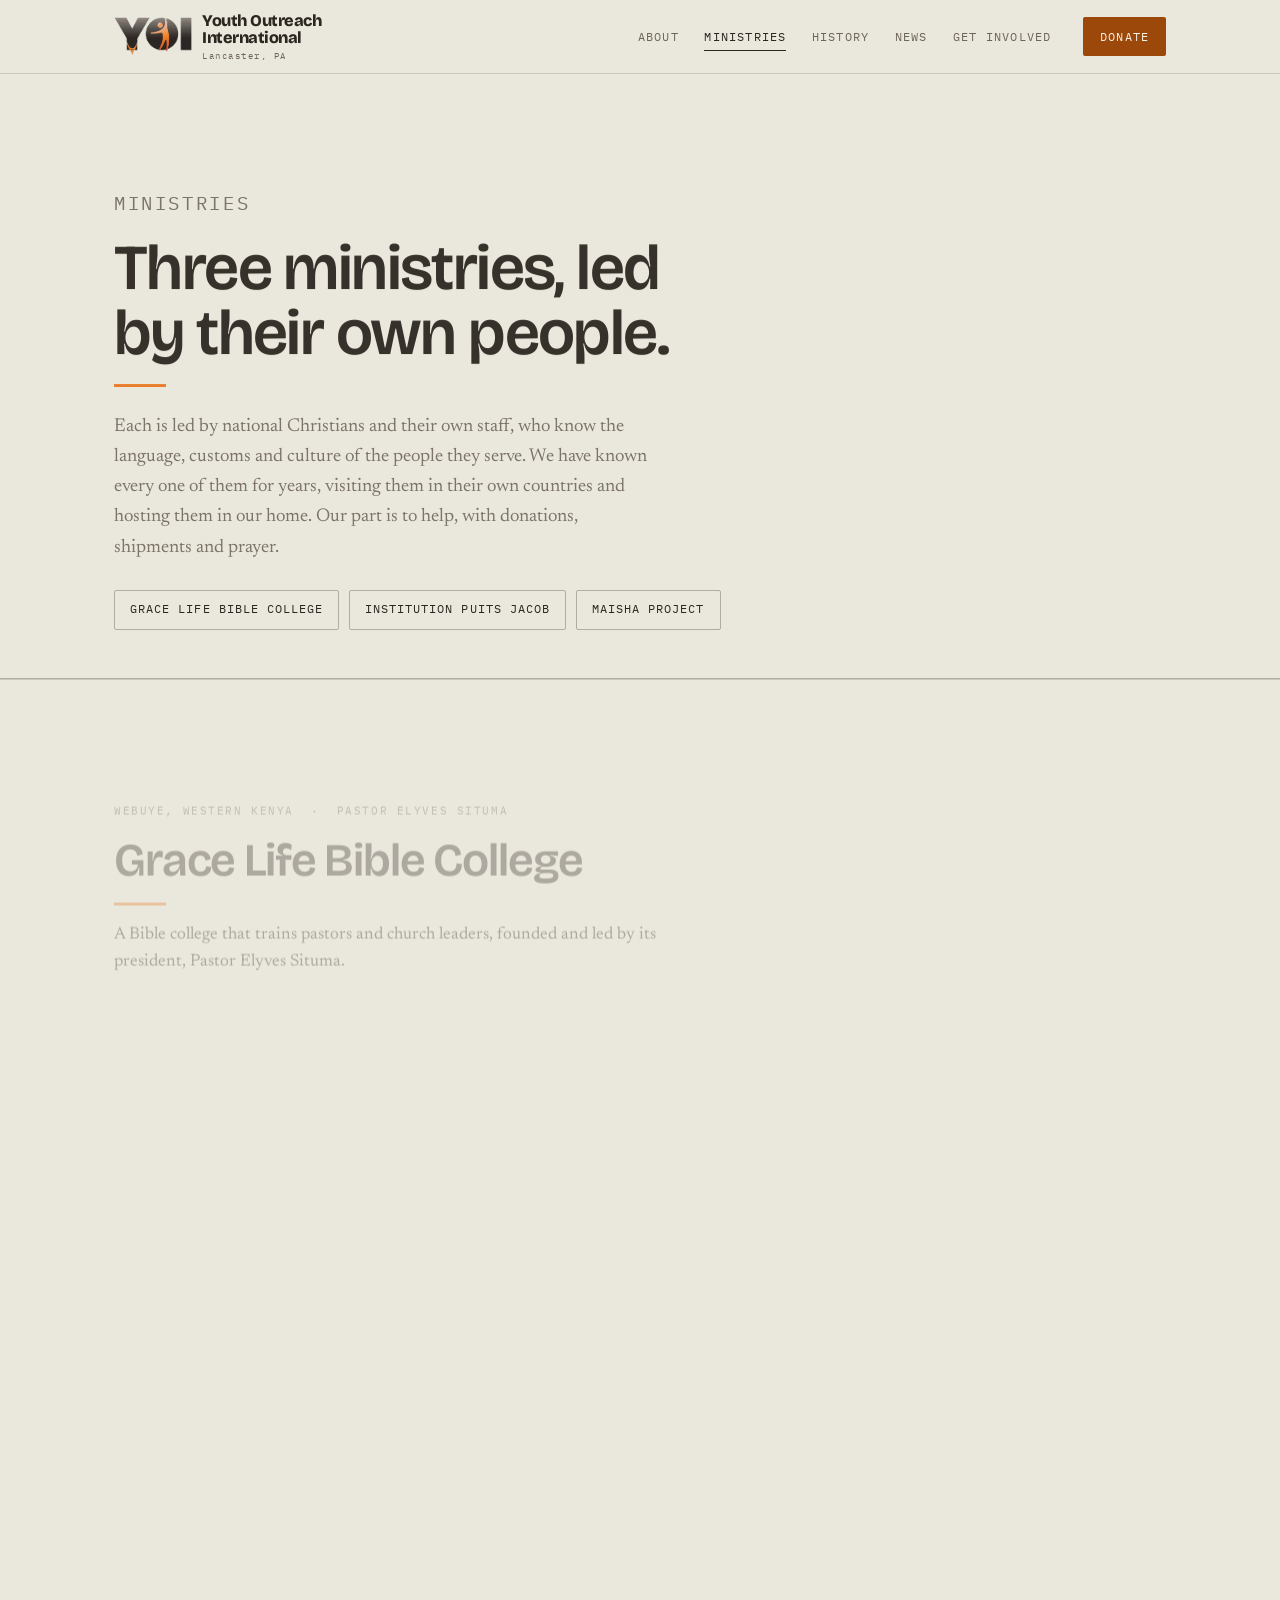
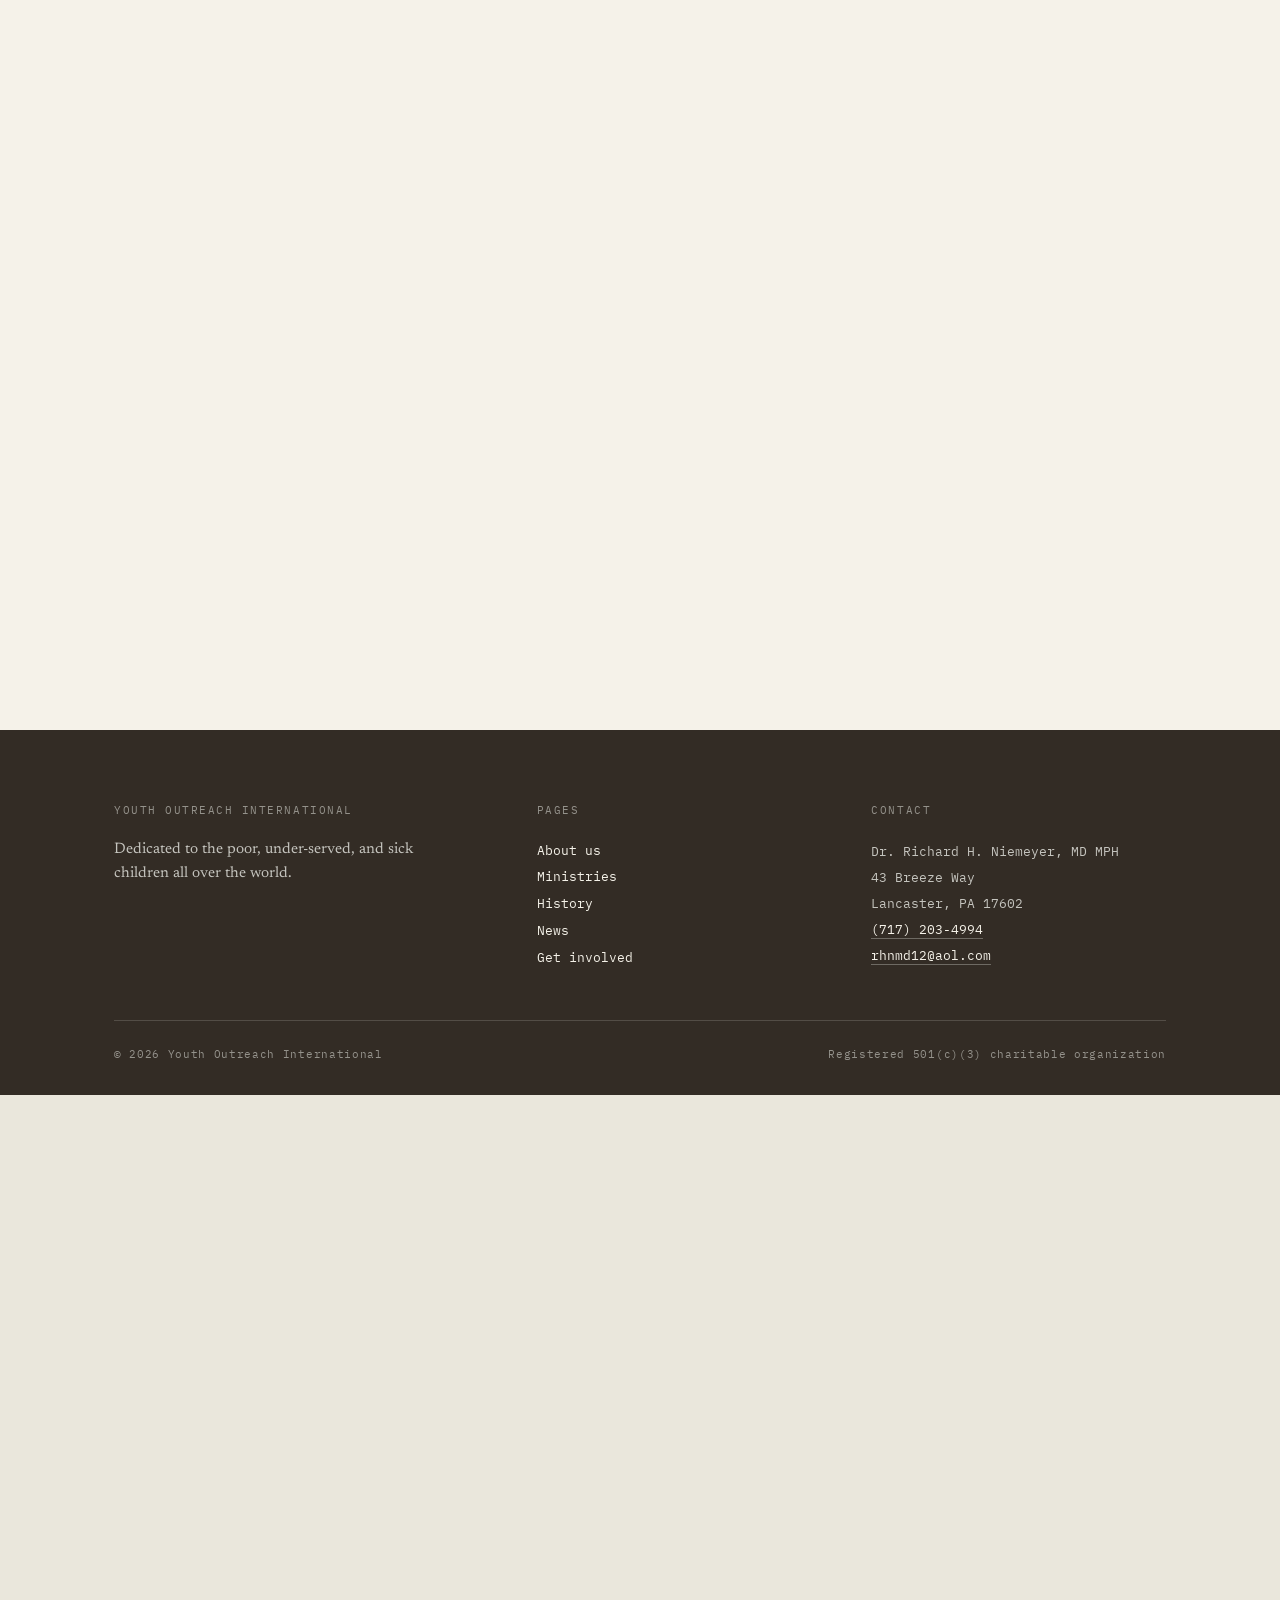
==== commit 3fdb469d: "Add in real descriptions" ====
--- a/gallery.html
+++ b/gallery.html
@@ -4,245 +4,17 @@
 <meta charset="utf-8" />
 <meta name="viewport" content="width=device-width, initial-scale=1" />
 <title>Gallery — Youth Outreach International</title>
-<meta name="description" content="Photographs from Grace Life in Situma, Kenya, from Maisha in Kenya and from Haiti — and from the archive, a blast from the past." />
-<meta property="og:title" content="Gallery — Youth Outreach International" />
-<meta property="og:description" content="Photographs from the places Youth Outreach International works." />
-<meta property="og:type" content="website" />
-
+<!-- The gallery's photos now sit beside the stories they belong to: each
+     ministry's on ministries.html, the archive on history.html. This page only
+     exists so old links to gallery.html, including from the previous site,
+     still land somewhere. GitHub Pages cannot send real redirects. -->
+<meta http-equiv="refresh" content="0; url=ministries.html">
+<link rel="canonical" href="ministries.html">
+<meta name="robots" content="noindex">
 <link rel="icon" href="assets/favicon.png" type="image/png">
-<link rel="apple-touch-icon" href="assets/apple-touch-icon.png">
-
-<link rel="preconnect" href="https://fonts.googleapis.com">
-<link rel="preconnect" href="https://fonts.gstatic.com" crossorigin>
-<link href="https://fonts.googleapis.com/css2?family=Bricolage+Grotesque:opsz,wght@12..96,400;12..96,600;12..96,800&family=Newsreader:ital,opsz,wght@0,6..72,300;0,6..72,400;0,6..72,600;1,6..72,400&family=IBM+Plex+Mono:wght@400;500&display=swap" rel="stylesheet">
-<script>document.documentElement.className+=" js";</script>
-<link href="site.css?v=7" rel="stylesheet">
+<style>body{font-family:Georgia,serif;background:#EAE7DC;color:#2C2621;padding:3rem 1.5rem;max-width:40rem;margin:auto}a{color:#9C480A}</style>
 </head>
 <body>
-
-<header class="masthead">
-  <div class="wrap">
-    <a class="mark" href="index.html">
-      <img src="assets/yoi-mark.png" alt="" width="402" height="196">
-      <span class="mark-name">Youth Outreach International<span>Lancaster, PA</span></span>
-    </a>
-    <nav>
-      <a href="index.html">About</a>
-      <a href="news.html">News</a>
-      <a href="gallery.html" aria-current="page">Gallery</a>
-      <a href="get-involved.html">Get involved</a>
-    </nav>
-    <a href="#give" class="give-link">Donate</a>
-  </div>
-</header>
-
-<main>
-
-  <div class="pagehead">
-    <div class="wrap">
-      <p class="eyebrow">Gallery</p>
-      <h1>The people this is all for.</h1>
-      <p>Photographs from the places we work.</p>
-    </div>
-  </div>
-
-  <section>
-    <div class="wrap">
-      <div class="section-head rise">
-        <p class="eyebrow">Current ministries</p>
-        <h2>Where the work is now.</h2>
-      </div>
-
-      <!-- Each card's picture is the cover.jpg in that ministry's folder, so
-           swapping a cover is just replacing that one file. -->
-      <div class="ministries rise">
-        <a class="ministry-card" href="#grace-life">
-          <img src="Photos/Grace%20Life/cover.jpg" alt="" width="1280" height="853">
-          <span class="ministry-meta">
-            <span class="ministry-name">Grace Life</span>
-            <span class="ministry-place">Situma, Kenya</span>
-          </span>
-        </a>
-        <a class="ministry-card" href="#maisha">
-          <img src="Photos/Maisha/cover.jpg" alt="" width="640" height="480">
-          <span class="ministry-meta">
-            <span class="ministry-name">Maisha</span>
-            <span class="ministry-place">Kenya</span>
-          </span>
-        </a>
-        <a class="ministry-card" href="#haiti">
-          <img src="Photos/Haiti/cover.jpg" alt="" width="1350" height="1800">
-          <span class="ministry-meta">
-            <span class="ministry-name">Haiti</span>
-          </span>
-        </a>
-      </div>
-
-      <noscript>
-        <p class="carousel-empty" style="margin-top:2.5rem">The photographs below are read from the <code>Photos</code> folders when the page loads, so they need JavaScript switched on. Everything else on this site works without it.</p>
-      </noscript>
-    </div>
-  </section>
-
-  <!-- There are no lists of photos below, on purpose. Each carousel names a
-       folder in data-photos and site.js fills it from whatever is in there —
-       see the comment in site.js for how it finds out. To add a photo, put
-       the file in the folder and reload; to reorder, rename (they sort by
-       filename, with cover.* always first). A new section is a copy of one of
-       these blocks pointed at a new folder. -->
-
-  <section class="gallery-section" id="grace-life">
-    <div class="wrap">
-      <div class="section-head rise">
-        <p class="eyebrow">Current ministry &nbsp;·&nbsp; Situma, Kenya</p>
-        <h2>Grace Life</h2>
-      </div>
-      <div class="carousel rise" data-carousel data-photos="Photos/Grace Life/" data-label="Grace Life"
-           role="region" aria-roledescription="carousel" aria-label="Grace Life photographs">
-        <ul class="carousel-track" tabindex="0"></ul>
-        <div class="carousel-nav">
-          <button type="button" class="carousel-btn" data-carousel-prev>← Previous</button>
-          <button type="button" class="carousel-btn" data-carousel-next>Next →</button>
-          <p class="carousel-count" aria-live="polite"></p>
-          <div class="carousel-dots"></div>
-        </div>
-        <p class="carousel-empty" data-carousel-empty hidden>No photographs here yet.</p>
-      </div>
-    </div>
-  </section>
-
-  <section class="gallery-section" id="maisha">
-    <div class="wrap">
-      <div class="section-head rise">
-        <p class="eyebrow">Current ministry &nbsp;·&nbsp; Kenya</p>
-        <h2>Maisha</h2>
-      </div>
-      <div class="carousel rise" data-carousel data-photos="Photos/Maisha/" data-label="Maisha"
-           role="region" aria-roledescription="carousel" aria-label="Maisha photographs">
-        <ul class="carousel-track" tabindex="0"></ul>
-        <div class="carousel-nav">
-          <button type="button" class="carousel-btn" data-carousel-prev>← Previous</button>
-          <button type="button" class="carousel-btn" data-carousel-next>Next →</button>
-          <p class="carousel-count" aria-live="polite"></p>
-          <div class="carousel-dots"></div>
-        </div>
-        <p class="carousel-empty" data-carousel-empty hidden>No photographs here yet.</p>
-      </div>
-    </div>
-  </section>
-
-  <section class="gallery-section" id="haiti">
-    <div class="wrap">
-      <div class="section-head rise">
-        <p class="eyebrow">Current ministry</p>
-        <h2>Haiti</h2>
-      </div>
-      <div class="carousel rise" data-carousel data-photos="Photos/Haiti/" data-label="Haiti"
-           role="region" aria-roledescription="carousel" aria-label="Haiti photographs">
-        <ul class="carousel-track" tabindex="0"></ul>
-        <div class="carousel-nav">
-          <button type="button" class="carousel-btn" data-carousel-prev>← Previous</button>
-          <button type="button" class="carousel-btn" data-carousel-next>Next →</button>
-          <p class="carousel-count" aria-live="polite"></p>
-          <div class="carousel-dots"></div>
-        </div>
-        <p class="carousel-empty" data-carousel-empty hidden>No photographs here yet.</p>
-      </div>
-    </div>
-  </section>
-
-  <section class="gallery-section" id="blast-from-the-past">
-    <div class="wrap">
-      <div class="section-head rise">
-        <p class="eyebrow">From the archive</p>
-        <h2>Blast from the Past</h2>
-        <p>Photographs, press clippings and keepsakes from earlier years of the work.</p>
-      </div>
-      <div class="carousel rise" data-carousel data-photos="Photos/Blast from the Past/" data-label="Blast from the Past"
-           role="region" aria-roledescription="carousel" aria-label="Blast from the Past photographs">
-        <ul class="carousel-track" tabindex="0"></ul>
-        <div class="carousel-nav">
-          <button type="button" class="carousel-btn" data-carousel-prev>← Previous</button>
-          <button type="button" class="carousel-btn" data-carousel-next>Next →</button>
-          <p class="carousel-count" aria-live="polite"></p>
-          <div class="carousel-dots"></div>
-        </div>
-        <p class="carousel-empty" data-carousel-empty hidden>No photographs here yet.</p>
-      </div>
-
-      <a class="brochure rise" href="YOIBrochure.pdf" target="_blank" rel="noopener">Read our brochure (PDF) →</a>
-    </div>
-  </section>
-
-  <section class="give-section" id="give">
-    <div class="wrap">
-      <div class="section-head rise">
-        <p class="eyebrow">Give</p>
-        <h2>Every one of these children was reached by someone's gift.</h2>
-        <p>Every gift is tax-deductible. <a href="get-involved.html">See what a gift covers →</a></p>
-      </div>
-
-      <div class="give-grid rise">
-        <div class="give-card">
-          <h3>Give online</h3>
-          <p>Donate securely through PayPal using a card or your PayPal balance. No account needed.</p>
-          <form action="https://www.paypal.com/cgi-bin/webscr" method="post" target="_top">
-            <input type="hidden" name="cmd" value="_s-xclick">
-            <input type="hidden" name="hosted_button_id" value="3YQ8JTTSHS934">
-            <input type="image" src="https://www.paypalobjects.com/en_US/i/btn/btn_donate_LG.gif" border="0" name="submit" alt="Donate with PayPal">
-            <img alt="" border="0" src="https://www.paypalobjects.com/en_US/i/scr/pixel.gif" width="1" height="1">
-          </form>
-        </div>
-
-        <div class="give-card">
-          <h3>Mail a check</h3>
-          <p>Make checks or money orders payable to Youth Outreach International and send them to:</p>
-          <address class="addr">
-            Youth Outreach International<br>
-            43 Breeze Way<br>
-            Lancaster, PA 17602
-          </address>
-        </div>
-      </div>
-    </div>
-  </section>
-
-</main>
-
-<footer>
-  <div class="wrap">
-    <div class="foot-grid">
-      <div>
-        <h4>Youth Outreach International</h4>
-        <p style="max-width:34ch;font-size:.95rem">Dedicated to the poor, under-served, and sick children all over the world.</p>
-      </div>
-      <div>
-        <h4>Pages</h4>
-        <ul class="foot-links">
-          <li><a href="index.html">About us</a></li>
-          <li><a href="news.html">News</a></li>
-          <li><a href="gallery.html">Gallery</a></li>
-          <li><a href="get-involved.html">Get involved</a></li>
-        </ul>
-      </div>
-      <div>
-        <h4>Contact</h4>
-        <address class="foot-addr">
-          Dr. Richard H. Niemeyer, MD MPH<br>
-          43 Breeze Way<br>
-          Lancaster, PA 17602<br>
-          <a href="tel:+17172034994">(717) 203-4994</a><br>
-          <a href="mailto:rhnmd12@aol.com">rhnmd12@aol.com</a>
-        </address>
-      </div>
-    </div>
-    <div class="colophon">
-      <span>© <span id="yr">2026</span> Youth Outreach International</span>
-      <span>Registered 501(c)(3) charitable organization</span>
-    </div>
-  </div>
-</footer>
-
-<script src="site.js?v=7"></script>
+<p>The photographs have moved. <a href="ministries.html">See the ministries and their photos</a>, or <a href="history.html#blast-from-the-past">photos from the archive</a>.</p>
 </body>
 </html>
